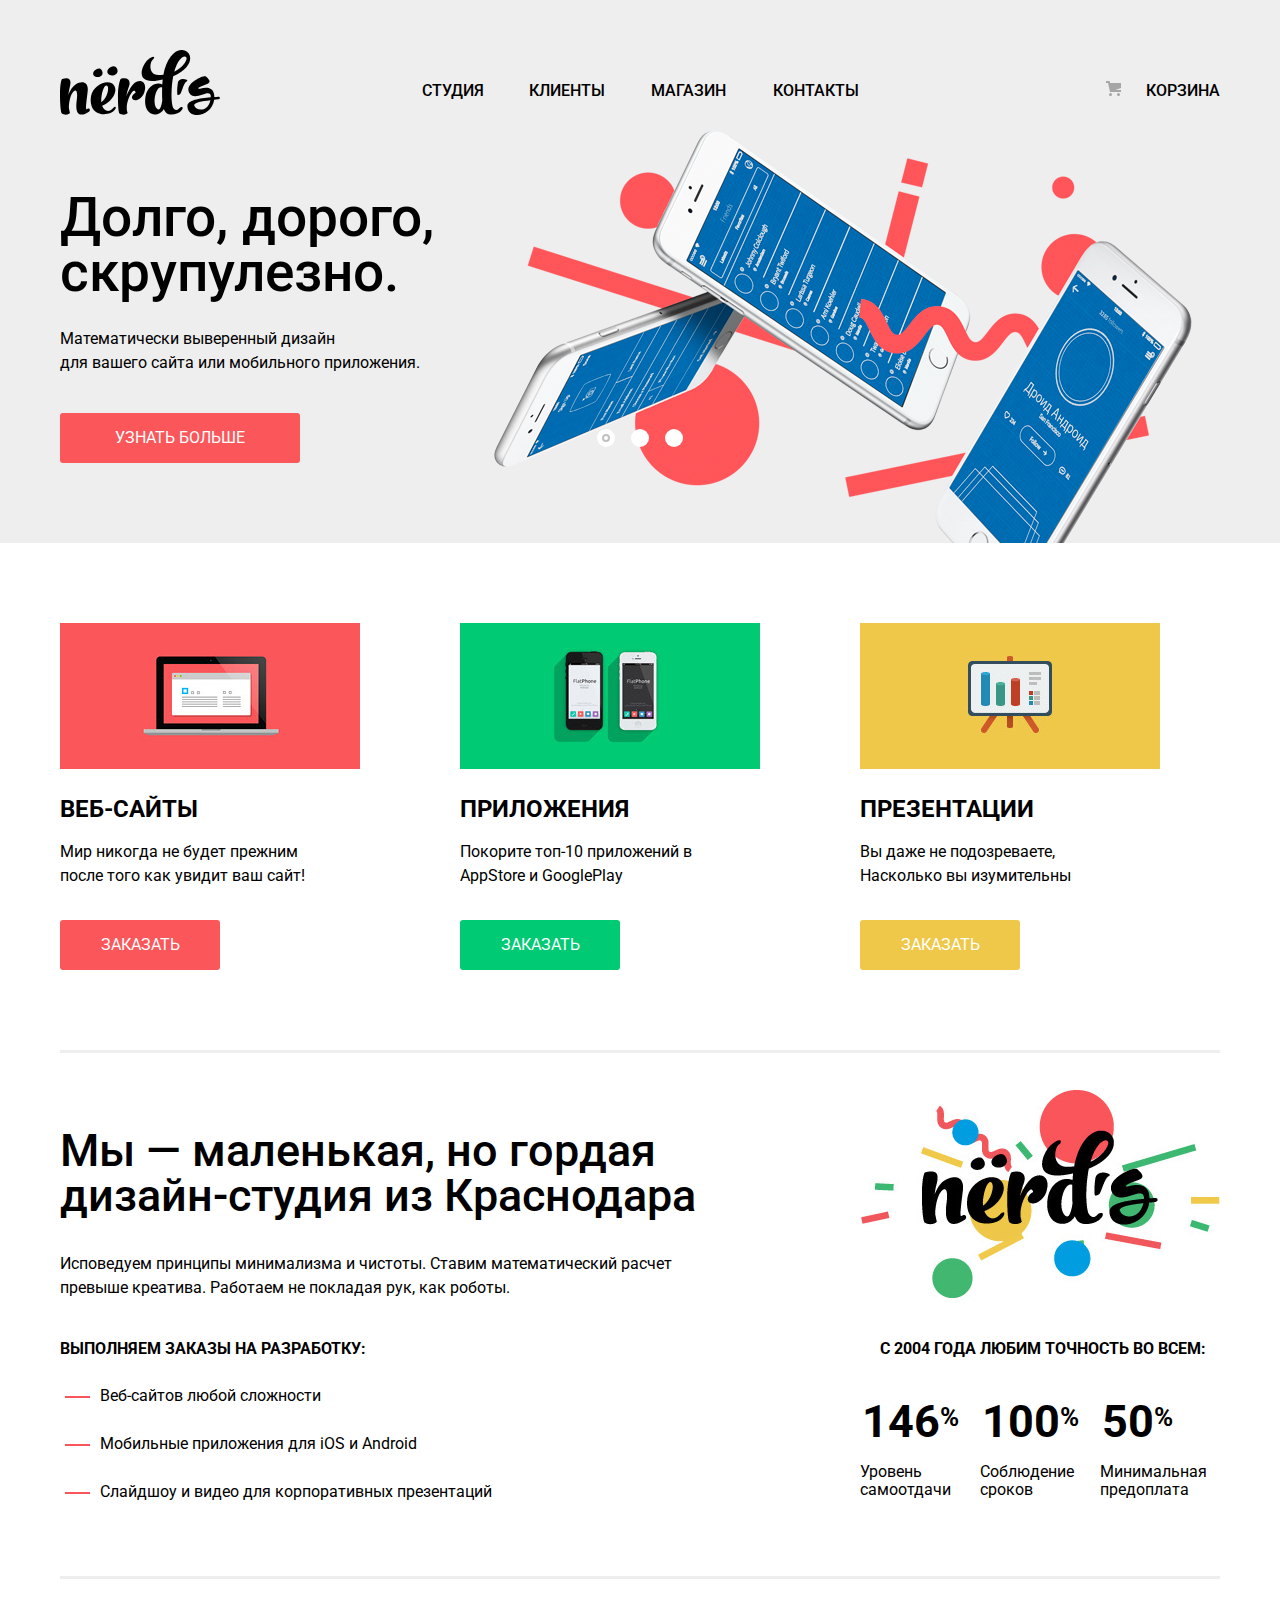
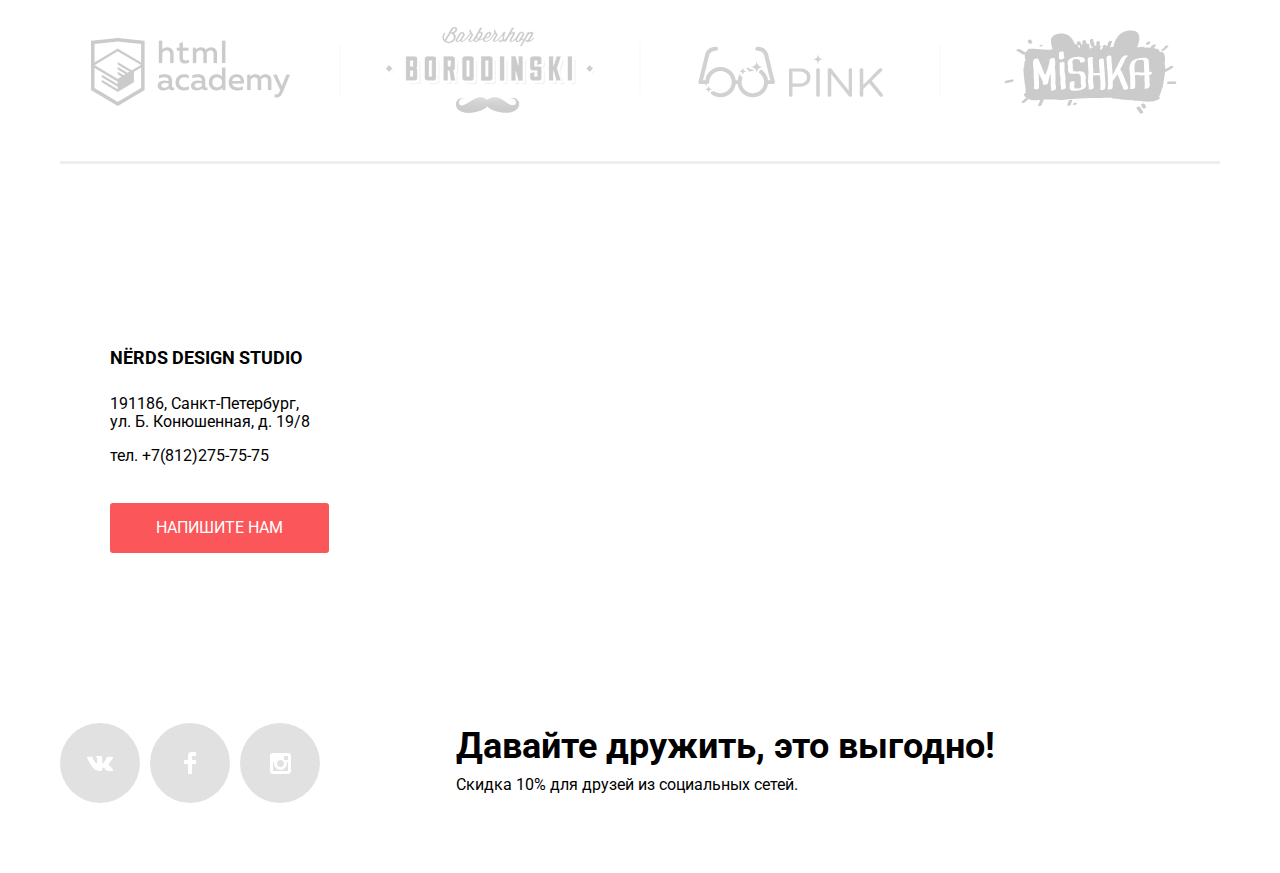
==== index.html @ 848b1981 "Revert "Сверстана страница каталога"" ====
<!DOCTYPE html>
<html lang="ru">

<head>
    <meta charset="UTF-8">
    <title>«Nerds»</title>
    <link href="https://fonts.googleapis.com/css?family=Roboto:400,500,700" rel="stylesheet">
    <link href="css/normalize.css" rel="stylesheet">
    <link href="css/style.css" rel="stylesheet">
</head>

<body>
  <header class="main-header">
    <div class="container">
        <nav class="main-navigation">
            <a class="main-header-logo">
              <img src="img/nerds-logo.svg" width="160" height="65" alt="Логотип 'Nerd'">
            </a>
            <div class="main-navigation-wrapper">
                <ul class="site-navigation">
                  <li><a href="studio.html">Студия</a></li>
                  <li><a href="clients.html">Клиенты</a></li>
                  <li><a href="catalog.html">Магазин</a></li>
                  <li><a href="contacts.html">Контакты</a></li>
                </ul>
                <ul class="user-navigation">
                  <li><a class="cart-link" href="#">Корзина</a></li>
                </ul>
            </div>
        </nav>
      </div>

        <section class="slider">
          <div class="container">
              <h2 class="visually-hidden">Преимущества</h2>
              <div class="slider-controls">
                <i class="active"></i>
                <i></i>
                <i></i>
              </div>
                <ul class="slider-list">
                  <li class="slider-item">
                    <h3>Долго, дорого,<br> скрупулезно.</h3>
                    <p>Математически выверенный дизайн<br>для вашего сайта или мобильного приложения.</p>
                    <a class="slider-item-button button" href="#">Узнать больше</a>
                  </li>
                  <li class="slider-item">
                      <h3>Любим математику как никто другой.</h3>
                      <p>Никакого креатива, только математические формулы для расчета идеальных пропорций.</p>
                      <a class="slider-item-button button" href="#">Узнать больше</a>
                  </li>
                  <li class="slider-item">
                      <h3>Только ночь,<br>только хардкор</h3>
                      <p>Работать днем, как все? Мы против этого.<br>Ближе к полуночи работа только начинается.</p>
                      <a class="slider-item-button button" href="#">Узнать больше</a>
                  </li>
                </ul>
          </div>
        </section>
  </header>

  <main>
  <div class="container">
    <h1 class="visually-hidden">Нердс</h1>
    <section class="features">
      <h2 class="visually-hidden">Услуги</h2>
      <ul class="features-list">
        <li class="feature-item">
          <img src="img/illustration-1.jpg" width="300" height="146" alt="Веб-сайты">
          <h3>Веб-сайты</h3>
          <p>Мир никогда не будет прежним<br>после того как увидит ваш сайт!</p>
          <a class="feature-item-button-1 button" href="#">Заказать</a>
        </li>
        <li class="feature-item">
          <img src="img/illustration-2.jpg" width="300" height="146" alt="Приложения">
          <h3>Приложения</h3>
          <p>Покорите топ-10 приложений в <br>AppStore и GooglePlay</p>
          <a class="feature-item-button-2 button" href="#">Заказать</a>
        </li>
        <li class="feature-item">
          <img src="img/illustration-3.jpg" width="300" height="146" alt="Презентации">
          <h3>Презентации</h3>
          <p>Вы даже не подозреваете,<br>Насколько вы изумительны</p>
          <a class="feature-item-button-3 button" href="#">Заказать</a>
        </li>
      </ul>
    </section>
    <section class="about-us">
      <h2 class="visually-hidden">О нас</h2>
          <div class="advantages">
                <p><strong>Мы &mdash; маленькая, но гордая<br>дизайн-студия из Краснодара</strong></p>
                <p>Исповедуем принципы минимализма и чистоты. Ставим математический расчет<br>
                превыше креатива. Работаем не покладая рук, как роботы.</p>
                <h3>Выполняем заказы на разработку:</h3>
                <ul class="advantages-list">
                      <li>Веб-сайтов любой сложности</li>
                      <li>Мобильные приложения для iOS и Android</li>
                      <li>Слайдшоу и видео для корпоративных презентаций</li>
                </ul>
          </div>
          <div class="statistics">
            <img src="img/nerds-illustration.jpg" width="360" height="208" alt="Логотип 'Нердс'">
            <h3>С 2004 года любим точность во всем:</h3>
            <ul class="statistics-list">
                <li>
                  <dl>
                    <dt>146<span>%</span></dt>
                    <dd>Уровень самоотдачи</dd>
                  </dl>
                </li>
                <li>
                  <dl>
                    <dt>100<span>%</span></dt>
                    <dd>Соблюдение сроков</dd>
                  </dl>
                </li>
                <li>
                  <dl>
                    <dt>50<span>%</span></dt>
                    <dd>Минимальная предоплата</dd>
                  </dl>
                </li>
            </ul>
          </div>
    </section>
    <section class="product-links">
      <h2 class="visually-hidden">Наши шаблоны</h2>
      <div class="product-links-list">
          <ul>
            <li>
              <a href="#"><img src="img/logo-1.png" width="199" height="68" alt="HTMLAcademy"></a>
              <span class="visually-hidden">HTMLAcademy</span>
            </li>
            <li>
              <a href="#"><img src="img/logo-2.png" width="209" height="87" alt="Барбершоп 'Бородинский'"></a>
              <span class="visually-hidden">Барбершоп "Бородинский"</span>
            </li>
            <li>
              <a href="#"><img src="img/logo-3.png" width="185" height="52" alt="Pink"></a>
              <span class="visually-hidden">Pink</span>
            </li>
            <li>
              <a href="#"><img src="img/logo-4.png" width="173" height="84" alt="Mishka"></a>
              <span class="visually-hidden">Mishka</span>
            </li>
          </ul>
    </div>
    </section>
  </div>
    <section class="map-and-contacts">
      <h2 class="visually-hidden">Как с нами связаться</h2>
      <div class="container">
          <aside class="address-and-contacts">
            <div class="our-address">
                <h3>Nёrds Design Studio</h3>
                <p>191186, Санкт-Петербург,<br>ул. Б. Конюшенная, д. 19/8<br>
                </p>
                <span>тел. +7(812)275-75-75</span>
            </div>
            <a class="button-contacts button" href="#">Напишите нам</a>
          </aside>
      </div>
      <iframe class="map" src="https://www.google.com/maps/embed?pb=!1m18!1m12!1m3!1d1998.603787253323!2d30.32085871572347!3d59.93871648187622!2m3!1f0!2f0!3f0!3m2!1i1024!2i768!4f13.1!3m3!1m2!1s0x4696310fca145cc1%3A0x42b32648d8238007!2sBolshaya+Konyushennaya+Street%2C+19%2F8%2C+Sankt-Peterburg%2C+191186!5e0!3m2!1sen!2sru!4v1534187712363"
       width="1140" height="415" style="border:0" allowfullscreen>
      </iframe>
    </section>
  </main>

  <footer>
    <div class="container">
        <div class="footer-social">
          <ul>
            <li>
              <a class="social-button" href="#"><span class="visually-hidden">Вконтакте</span>
                <svg xmlns="http://www.w3.org/2000/svg" width="26" height="15" viewBox="0 0 26 15"><path fill="#FFF" d="M16.138 11.51c.956-.309 2.18 2.04 3.483 2.939.978.681 1.727.534 1.727.534l3.473-.05s1.815-.112.957-1.554c-.071-.12-.503-1.069-2.585-3.022-2.177-2.043-1.882-1.712.739-5.244 1.597-2.153 2.236-3.468 2.036-4.028-.192-.539-1.365-.399-1.365-.399L20.69.713c-.381.001-.704.119-.851.515-.003.004-.621 1.666-1.445 3.079-1.741 2.989-2.436 3.148-2.724 2.961-.661-.433-.494-1.737-.494-2.664 0-2.897.432-4.105-.846-4.417-.427-.104-.739-.172-1.828-.182-1.392-.021-2.574 0-3.244.329-.445.223-.786.712-.579.74.26.035.843.16 1.155.586.401.552.389 1.789.389 1.789s.229 3.411-.54 3.834c-.528.29-1.25-.302-2.803-3.016-.793-1.388-1.392-2.922-1.392-2.922s-.116-.285-.326-.441c-.25-.185-.6-.244-.6-.244L.848.684S.29.7.085.946c-.182.218-.015.668-.015.668s2.909 6.881 6.203 10.347c3.02 3.182 6.452 2.971 6.452 2.971h1.555s.469-.054.709-.312c.224-.24.214-.691.214-.691s-.031-2.109.935-2.419z"/></svg></a>
            </li>
            <li><a class="social-button" href="#"><span class="visually-hidden">Фейсбук</span>
            <svg xmlns="http://www.w3.org/2000/svg" width="12" height="22" viewBox="0 0 12 22"><path fill="#FFF" d="M12 4V0H8a4 4 0 0 0-4 4v4H0v4h4v10h4V12h4V8H8V4h4z"/>
            </svg>
            </a></li>
            <li><a class="social-button" href="#"><span class="visually-hidden">Инстаграм</span>
            <svg xmlns="http://www.w3.org/2000/svg" width="21" height="21" viewBox="0 0 21 21"><path fill="#FFF" d="M18 0H3C1.35 0 0 1.35 0 3v15c0 1.65 1.35 3 3 3h15c1.65 0 3-1.35 3-3V3c0-1.65-1.35-3-3-3zm-7.5 7c1.93 0 3.5 1.57 3.5 3.5S12.43 14 10.5 14 7 12.43 7 10.5 8.57 7 10.5 7zM18 18H3V9h1.181A6.504 6.504 0 0 0 4 10.5a6.5 6.5 0 1 0 13 0 6.45 6.45 0 0 0-.181-1.5H18v9zm0-11h-4V3h4v4z"/></svg>
            </a></li>
          </ul>
          <div class="footer-info">
              <b>Давайте дружить, это выгодно!</b>
              <p>Скидка 10% для друзей из социальных сетей.</p>
          </div>
        </div>
    </div>
  </footer>
</body>
</html>
---- css/style.css ----
body {
  margin: 0;
  padding: 0;
  min-width: 1200px;
  font-family: "Roboto", Arial, sans-serif;
  font-size: 16px;
  line-height: 18px;
  font-weight: 400;
  color: #000000;

  background-color: #ffffff;
}
img {
  max-width: 100%;
  height: auto;
}
a {
  text-decoration: none;
}
.container {
  width: 1200px;
  box-sizing: border-box;
  margin: 0 auto;
  padding: 0 20px;
}
.visually-hidden:not(:focus):not(:active),
input[type="checkbox"].visually-hidden,
input[type="radio"].visually-hidden {
  position: absolute;
  width: 1px;
  height: 1px;
  margin: -1px;
  padding: 0;
  border: 0;

  white-space: nowrap;
  clip-path: inset(100%);
  clip: rect(0 0 0 0);
  overflow:hidden;
}
.button {
  display: inline-block;
  box-sizing: border-box;
  min-width: 240px;
  max-width: 500px;
  padding: 16px 10px;
  text-align: center;
  font-size: 16px;
  line-height: 18px;
  text-transform: uppercase;
  text-decoration: none;

  border-radius: 3px;
  color: #ffffff;
  background-color: #fb565a;
}
.button:hover,
.button:focus {
  background-color: #e74246;
}
.button:active {
  color: rgba(255, 255, 255,0.3);
  background-color: #d7373b;
  box-shadow: 0 3px rgba(0,0,0,0.1) inset;
}
.main-header {
  background-color: #eee;
}
.main-header-logo {
  width: 160px;
  height: 65px;
  margin-right: 160px;
}
.site-navigation,
.user-navigation {
  list-style: none;
  font-family: inherit;
  font-size: 16px;
  line-height: 30px;
  font-weight: 500;
  color: #000000;
  padding: 0;
  margin: 0;
  text-transform: uppercase;
}
.main-navigation {
  display: flex;
  justify-content: space-between;
  padding-top: 50px;
}
.main-navigation-wrapper {
  display: flex;
  width: 800px;
  margin: 0;
  margin-top: 15px;
  padding: 0;
}
.main-navigation-wrapper a {
  color: #000000;
}
.main-navigation-wrapper a:hover,
.main-navigation-wrapper a:focus {
  color: #fb565a;
}
.main-navigation-wrapper a:active {
  color: #000000;
  opacity: 0.3;
}
.site-navigation {
  display: flex;
  flex-wrap: wrap;
  width: 660px;
}
.site-navigation li {
  min-width: 100px;
  margin: 0;
  padding: 0;
  padding-left: 2px;
  padding-bottom: 16px;
  padding-top: 11px;
  margin-right: 20px;
}
.site-navigation li:first-child {
  min-width: 85px;
}
.user-navigation {
  width: 160px;
  margin-left: auto;
  text-align:  right;
  padding-left: 2px;
  padding-bottom: 16px;
  padding-top: 11px;
}
.user-navigation .cart-link {
  position: relative;
  padding-left: 50px;
}
.cart-link::before {
  position: absolute;
  content: "";
  width: 15px;
  height: 15px;
  top: 0px;
  left: 10px;

  background-image: url("../img/cart-icon.svg");
  background-position: 0 0;
  background-repeat: no-repeat;
}
/*  Галерея*/
.slider {
  position: relative;
  background-color: #eeeeee;
  margin-bottom: 80px;
}
.slider-item {
  display: none;
  padding-top: 68px;
  padding-right: 0;
  padding-left: 0;
  padding-bottom: 80px;
}
.slider-item:nth-child(1) {
  display: block;
  background-image: url("../img/slide1.png");
  background-position: 94% 8px;
  background-repeat: no-repeat;
}
.slider-item:nth-child(2) {
  /* display: block; */
  background-image: url("../img/slide2.png");
  background-position: 100% 0;
  background-repeat: no-repeat;
}
.slider-item:nth-child(3) {
  /* display: block; */
  background-image: url("../img/slide3.png");
  background-position: 100% 20px;
  background-repeat: no-repeat;
}
.slider-list {
  list-style: none;
  margin: 0;
  padding: 0;
}
.slider-item h3 {
  max-width: 600px;
  margin: 0;
  margin-bottom: 27px;
  font-size: 55px;
  line-height: 55px;
  font-weight: 500;
}
.slider-item p {
  max-width: 430px;
  margin: 0;
  line-height: 24px;
  margin-bottom: 38px;
}
.slider-controls {
  position: absolute;
  left: 50%;
  bottom: 104px;
  z-index: 100;
  width: 160px;
  height: 18px;
  text-align: center;
  font-size: 0;
  transform: translateX(-50%);
}
.slider-controls i {
  position: relative;
  display: inline-block;
  width: 18px;
  height: 18px;
  padding: 8px;

  border-radius: 50%;
  cursor: pointer;
}
.slider-controls i:after {
  position: absolute;
  content: "";
  width: 18px;
  height: 18px;
  top: 8px;
  left: 8px;
  z-index: 1;
  background: #ffffff;
  border-radius: 50%;
}
.slider-controls .active::before {
  content: "";
  position: absolute;
  left: 50%;
  top: 50%;
  z-index: 2;
  width: 4px;
  height: 4px;
  margin: -4px;
  background-color: inherit;
  border: 2px solid #c1c1c1;
  border-radius: 50%;
}
/*  Стили для main*/
.features-list {
  display: flex;
  flex-wrap: wrap;
  list-style: none;
  margin: 0;
  padding: 0;
  box-shadow: 0 3px rgba(238,238,238);
  margin-bottom: 40px;
}
.feature-item {
  padding: 0;
  margin: 0;
  margin-right: 100px;
  margin-bottom: 80px;
  width: 300px;
}
.feature-item:nth-child(3n) {
  margin-right: auto;
}
.feature-item h3 {
  font-size: 24px;
  line-height: 30px;
  text-transform: uppercase;
  font-weight: 700;
  margin: 0;
  padding: 0;
  margin-bottom: 16px;
}
.feature-item p {
  font-size: 16px;
  line-height: 24px;
  font-weight: 400;
  margin: 0;
  padding: 0;
  margin-bottom: 32px;
}
.feature-item img {
  margin-bottom: 21px;
}
.feature-item-button-1,
.feature-item-button-2,
.feature-item-button-3 {
  min-width: 160px;
}
.feature-item-button-2 {
  background-color: #00ca74;
}
.feature-item-button-3 {
  background-color: #efc84a;
}
.feature-item-button-2:hover,
 .feature-item-button-2:focus {
  background-color: #00bc6c;
}
.feature-item-button-2:active {
  background-color: #00aa62;
}
.feature-item-button-3:hover,
 .feature-item-button-3:focus {
  background-color: #eab534;
}
.feature-item-button-3:active {
  background-color: #e5a722;
}
.about-us {
  display: flex;
  justify-content: space-between;
  box-shadow: 0 3px rgba(238,238,238);
}
.about-us h3 {
  font-size: 16px;
  line-height: 24px;
  font-weight: 700;
  text-transform: uppercase;
  padding-top: 3px;
  margin-bottom: 26px;
  margin-top: 16px;
}
.advantages {
  margin: 0;
  padding: 0;
  width: 760px;
  margin-right: 20px;
  margin-top: 22px;
  margin-bottom: 45px;
}
.advantages p {
  font-size: 16px;
  line-height: 24px;
  margin: 0;
  padding: 0;
  margin-top: 16px;
  margin-bottom: 34px;
}
.advantages strong {
  font-size: 45px;
  line-height: 45px;
  font-weight: 500;
}
.advantages-list {
  list-style: none;
  margin: 0;
  margin-bottom: 16px;
}
.advantages-list li {
  margin: 0;
  margin-bottom: 30px;
}
.advantages-list li {
  position: relative;
}
.advantages-list li::before {
  position: absolute;
  content: "";
  width: 25px;
  height: 2px;
  top: 50%;
  left: -35px;
  background-color: #fb565a;
}
.statistics {
  width: 360px;
  margin: 0;
  padding: 0;
  margin-bottom: 45px;
}
.statistics img {
  width: 360px;
  height: 208px;
  margin-bottom: 16px;
}
.statistics-list {
  list-style: none;
  display: flex;
  flex-wrap: wrap;
  margin: 0;
  padding: 0;
}
.statistics h3 {
  padding-left: 20px;
}
.statistics-list li {
  width: 120px;
  margin: 0;
  padding: 0;
}
.statistics-list dt {
  font-size: 45px;
  font-weight: 700;
  line-height: 45px;
  padding-top: 8px;
  padding-bottom: 19px;
  padding-left: 2px;
}
.statistics-list span {
  font-size: 26px;
  vertical-align: text-top;
}
.statistics-list dd,
.statistics-list dl {
  margin: 0;
  padding: 0;
}
.product-links {
  margin-bottom: 80px;
}
.product-links-list ul {
  list-style: none;
  display: flex;
  flex-wrap: wrap;
  justify-content: space-between;
  margin: auto 0;
  padding: 0;
  box-shadow: 0 3px rgba(238,238,238);
}
.product-links-list li {
  position: relative;
  width: 260px;
  height: 175px;
  padding-top: 10px;
  display: flex;
  align-items: center;
  justify-content: center;
  opacity: 0.2
}
.product-links-list li:hover,
.product-links-list li:focus {
  opacity: 1;
}
.product-links-list li:active {
  opacity: 0.1;
}
.product-links-list li::after {
  position: absolute;
  content: "";
  height: 50px;
  width: 2px;
  background-color: #eeeeee;
  top: 68px;
  right: -21px;
}
.product-links-list li:nth-child(4n)::after {
  display: none;
}
.map-and-contacts {
  position: relative;
  box-sizing: border-box;
  min-width: 1200px;
  min-height: 415px;
  margin-bottom: 67px;
}
.address-and-contacts {
  position: absolute;
  width: 320px;
  padding-right: 50px;
  padding-left: 50px;
  padding-top: 47px;
  padding-bottom: 44px;
  margin-top: 55px;
  display: flex;
  flex-wrap: wrap;
  box-sizing: border-box;
  z-index: 1;
  background-color: #ffffff;
}
.map {
  position: absolute;
  width: 100%;
  height: 100%;
}
.address-and-contacts h3 {
  font-size: 18px;
  line-height: 30px;
  font-weight: 700;
  padding: 0;
  margin:0;
  margin-bottom: 22px;
  text-transform: uppercase;
}
.address-and-contacts span {
  margin-top: 10px;
}
.our-address {
  margin: 0;
  padding: 0;
  margin-bottom: 38px;
}
.button-contacts {
  min-width: 219px;
}
/*  Стили для футера*/
.footer-social {
  display: flex;
  margin-bottom: 70px;
}
.footer-social ul {
  display: flex;
  width: 260px;
  flex-wrap: wrap;
  justify-content: space-between;
  list-style: none;
  margin: 0;
  margin-right: 136px;
  padding: 0;
}
.social-button {
  display: flex;
  align-items: center;
  justify-content: center;
  width: 80px;
  height: 80px;
  background-color: #e1e1e1;
  border-radius: 50%;
}
.social-button:hover,
.social-button:focus {
  background-color: #e74246;
}
.social-button:hover path,
.social-button:focus path {
  fill: #ffffff;
}
.social-button:active {
  background-color: #d7373b;
}
.social-button:active path {
  fill: #e37376;
}
.footer-info {
  box-sizing: border-box;
  margin-top: 5px;
}
.footer-info b {
  font-size: 36px;
  font-weight: 700;
  line-height: 36px;
}
.footer-info p {
  font-size: 16px;
  line-height: 22px;
  margin: 0;
  padding: 0;
  margin-top: 10px;
}
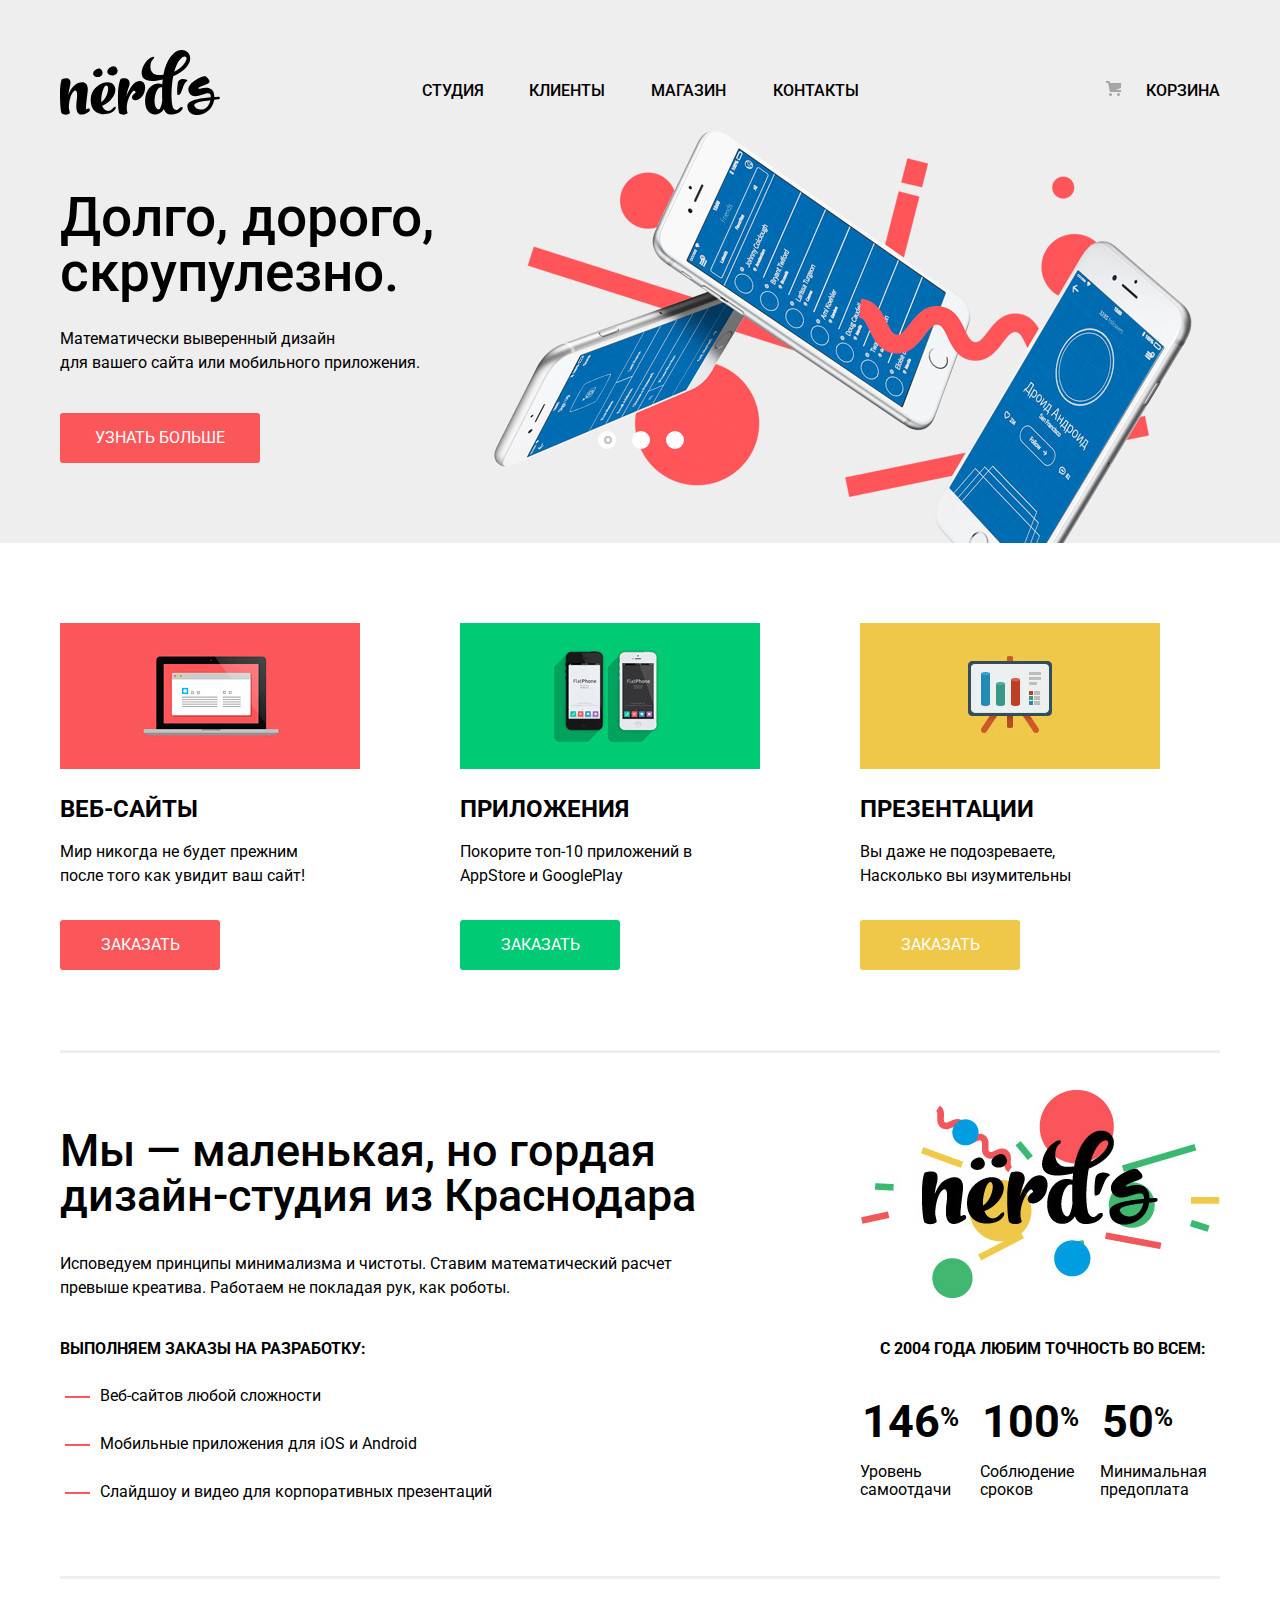
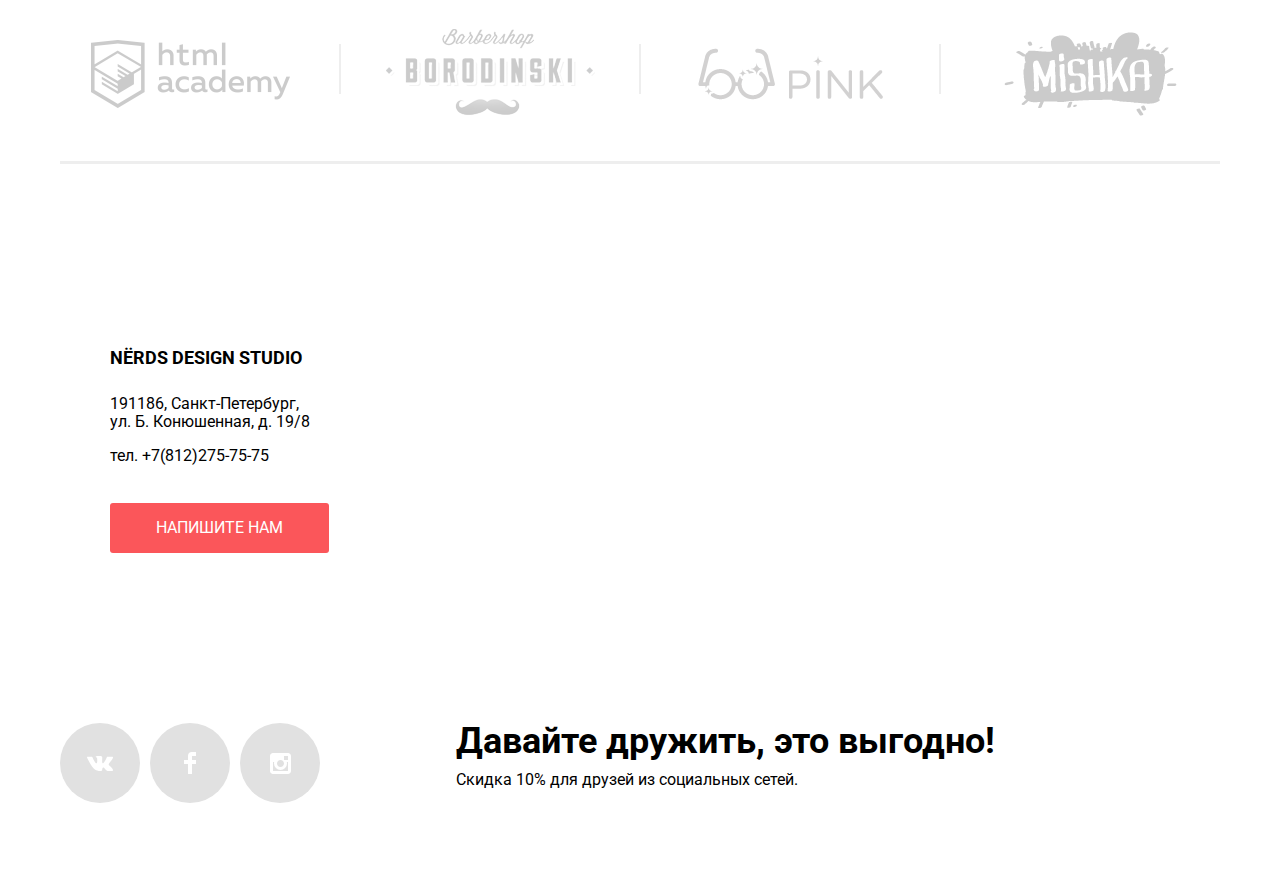
==== commit 827dda31: "завершен каталог, оживление слайдера" ====
--- a/index.html
+++ b/index.html
@@ -18,10 +18,10 @@
             </a>
             <div class="main-navigation-wrapper">
                 <ul class="site-navigation">
-                  <li><a href="studio.html">Студия</a></li>
-                  <li><a href="clients.html">Клиенты</a></li>
+                  <li><a href="#">Студия</a></li>
+                  <li><a href="#">Клиенты</a></li>
                   <li><a href="catalog.html">Магазин</a></li>
-                  <li><a href="contacts.html">Контакты</a></li>
+                  <li><a href="#">Контакты</a></li>
                 </ul>
                 <ul class="user-navigation">
                   <li><a class="cart-link" href="#">Корзина</a></li>
@@ -33,11 +33,15 @@
         <section class="slider">
           <div class="container">
               <h2 class="visually-hidden">Преимущества</h2>
+              <input type="radio" id="slider-btn-1" name="slider-btn" checked>
+              <input type="radio" id="slider-btn-2" name="slider-btn">
+              <input type="radio" id="slider-btn-3" name="slider-btn">
               <div class="slider-controls">
-                <i class="active"></i>
-                <i></i>
-                <i></i>
+                    <label for="slider-btn-1"></label>
+                    <label for="slider-btn-2"></label>
+                    <label for="slider-btn-3"></label>
               </div>
+
                 <ul class="slider-list">
                   <li class="slider-item">
                     <h3>Долго, дорого,<br> скрупулезно.</h3>
@@ -189,5 +193,29 @@
         </div>
     </div>
   </footer>
+
+  <section class="modal-write-us">
+        <h2>Напишите нам</h2>
+        <form class="form-write-us" action="https://echo.htmlacademy.ru" method="post">
+          <div class="form-name-email">
+              <p>
+                  <label class="label-user-name" for="form-name">Ваше имя:</label>
+                  <input class="form-user-name" id="form-name" type="text" name="userName" pattern="[A-Za-zА-Яа-яЁё]"
+                   title="Введите буквы русского или латинского алфавита" placeholder="Имя Фамилия" required>
+              </p>
+              <p>
+                  <label class="label-user-email" for="form-email">Ваш e-mail:</label>
+                  <input class="form-user-email" id="form-email" type="email" name="userEmail"
+                   placeholder="email@example.com" required>
+              </p>
+          </div>
+          <label class="label-user-message" for="form-message">Текст письма:</label>
+          <textarea id="form-message" name="user-message" placeholder="В свободной форме" required></textarea>
+          <button class="button" type="submit">Отправить</button>
+        </form>
+        <button class="modal-close" type="button">Закрыть</button>
+    </section>
+
+    <script src="script/main.js"></script>
 </body>
 </html>
--- a/css/style.css
+++ b/css/style.css
@@ -41,7 +41,7 @@
 .button {
   display: inline-block;
   box-sizing: border-box;
-  min-width: 240px;
+  min-width: 200px;
   max-width: 500px;
   padding: 16px 10px;
   text-align: center;
@@ -57,6 +57,7 @@
 .button:hover,
 .button:focus {
   background-color: #e74246;
+  transition: 0.2s;
 }
 .button:active {
   color: rgba(255, 255, 255,0.3);
@@ -88,6 +89,21 @@
   justify-content: space-between;
   padding-top: 50px;
 }
+.main-header h1 {
+  font-size: 55px;
+  line-height: 55px;
+  font-weight: 500;
+  margin: 0;
+  padding: 0;
+  text-align: center;
+  padding-bottom: 110px;
+}
+.inner-page .main-header {
+  margin-bottom: 57px;
+}
+.inner-page .main-navigation {
+    margin-bottom: 70px;
+}
 .main-navigation-wrapper {
   display: flex;
   width: 800px;
@@ -106,6 +122,7 @@
   color: #000000;
   opacity: 0.3;
 }
+
 .site-navigation {
   display: flex;
   flex-wrap: wrap;
@@ -135,6 +152,19 @@
   position: relative;
   padding-left: 50px;
 }
+.user-navigation-current {
+position: relative;
+}
+
+.user-navigation-current::after {
+content: "";
+position: absolute;
+right: 22px;
+bottom: 10px;
+left: 0px;
+height: 2px;
+background-color: #fb565a;
+}
 .cart-link::before {
   position: absolute;
   content: "";
@@ -152,6 +182,12 @@
   position: relative;
   background-color: #eeeeee;
   margin-bottom: 80px;
+}
+.slider input[type="radio"] {
+  display: none;
+}
+.slider-show {
+  display: block;
 }
 .slider-item {
   display: none;
@@ -159,25 +195,23 @@
   padding-right: 0;
   padding-left: 0;
   padding-bottom: 80px;
+  background-repeat: no-repeat;
+  background-position: 100% 40%;
+  display: none;
 }
 .slider-item:nth-child(1) {
-  display: block;
   background-image: url("../img/slide1.png");
   background-position: 94% 8px;
-  background-repeat: no-repeat;
 }
 .slider-item:nth-child(2) {
-  /* display: block; */
   background-image: url("../img/slide2.png");
   background-position: 100% 0;
-  background-repeat: no-repeat;
 }
 .slider-item:nth-child(3) {
-  /* display: block; */
   background-image: url("../img/slide3.png");
   background-position: 100% 20px;
-  background-repeat: no-repeat;
-}
+}
+
 .slider-list {
   list-style: none;
   margin: 0;
@@ -206,9 +240,10 @@
   height: 18px;
   text-align: center;
   font-size: 0;
+  display: flex;
   transform: translateX(-50%);
 }
-.slider-controls i {
+.slider-controls label {
   position: relative;
   display: inline-block;
   width: 18px;
@@ -218,22 +253,22 @@
   border-radius: 50%;
   cursor: pointer;
 }
-.slider-controls i:after {
+.slider-controls label::after {
   position: absolute;
   content: "";
   width: 18px;
   height: 18px;
-  top: 8px;
-  left: 8px;
+  top: 10px;
+  left: 38px;
   z-index: 1;
   background: #ffffff;
   border-radius: 50%;
 }
-.slider-controls .active::before {
+#slider-btn-1:checked ~ .slider-controls label[for="slider-btn-1"]::before {
   content: "";
   position: absolute;
-  left: 50%;
-  top: 50%;
+  left: 140%;
+  top: 55%;
   z-index: 2;
   width: 4px;
   height: 4px;
@@ -242,7 +277,466 @@
   border: 2px solid #c1c1c1;
   border-radius: 50%;
 }
+#slider-btn-2:checked ~ .slider-controls label[for="slider-btn-2"]::before {
+  content: "";
+  position: absolute;
+  left: 140%;
+  top: 55%;
+  z-index: 2;
+  width: 4px;
+  height: 4px;
+  margin: -4px;
+  background-color: inherit;
+  border: 2px solid #c1c1c1;
+  border-radius: 50%;
+}
+#slider-btn-3:checked ~ .slider-controls label[for="slider-btn-3"]::before {
+  content: "";
+  position: absolute;
+  left: 140%;
+  top: 55%;
+  z-index: 2;
+  width: 4px;
+  height: 4px;
+  margin: -4px;
+  background-color: inherit;
+  border: 2px solid #c1c1c1;
+  border-radius: 50%;
+}
+ #slider-btn-1:checked ~ .slider-list .slider-item:nth-child(1) {
+  display: block;
+  transition: 0.5s;
+}
+#slider-btn-2:checked  ~ .slider-list .slider-item:nth-child(2) {
+  display: block;
+  transition: 0.5s;
+}
+#slider-btn-3:checked ~ .slider-list .slider-item:nth-child(3) {
+  display: block;
+  transition: 0.5s;
+}
 /*  Стили для main*/
+/*  Стили для фильтра в каталоге*/
+
+.filter-item {
+    margin: 0;
+    padding: 0;
+    border: none;
+  }
+  .filters {
+    width: 260px;
+  }
+  .filter fieldset {
+    border: none;
+    margin: 0;
+    padding: 0;
+    margin-bottom: 30px;
+  }
+  /* .filter fieldset:first-child {
+    margin-bottom: 35px;
+  } */
+  .filter legend {
+    font-size: 18px;
+    line-height: 24px;
+    text-transform: uppercase;
+    font-weight: 700;
+    margin-bottom: 22px;
+  }
+  .filter ul {
+    list-style: none;
+    line-height: 18px;
+    margin: 0;
+    padding: 0;
+  }
+  .filter-button {
+    width: 260px;
+    border: 0;
+  }
+  .filter-option {
+    margin-bottom: 19px;
+    padding-left: 45px;
+  }
+  .filter-option label {
+    position: relative;
+    display: block;
+    cursor: pointer;
+    user-select: none;
+    font-size: 16px;
+    line-height: 20px;
+    color: #283136;
+  }
+  .filter-input:disabled + label {
+    opacity: 0.1;
+  }
+  .filter-input-checkbox + label::before {
+    content: "";
+    position: absolute;
+    width: 23px;
+    height: 23px;
+    background-image: url("../img/checkbox-off.svg");
+    background-position: 0 0;
+    background-repeat: no-repeat;
+    opacity: 0.4;
+    left: -43px;
+    top: -2px;
+  }
+  .filter-input-checkbox:checked + label::after {
+    content: "";
+    position: absolute;
+    width: 27px;
+    height: 23px;
+
+    top: -2px;
+    left: -43px;
+    border: 0;
+    background-image: url("../img/checkbox-on.svg");
+    background-position: 0 0;
+    background-repeat: no-repeat;
+    opacity: 0.4;
+  }
+  .filter-input-checkbox + label:hover::before,
+  .filter-input-checkbox + label:focus::before,
+  .filter-input-checkbox + label:hover::after,
+  .filter-input-checkbox + label:focus::after {
+    opacity: 1;
+  }
+  .filter-input-radio + label::before {
+    content: "";
+    position: absolute;
+    width: 16px;
+    height: 16px;
+    border: 2px solid #4d4d4d;
+    border-radius: 50%;
+    left: -42px;
+    top: -1px;
+    opacity: 0.4;
+  }
+  .filter-input-radio:checked + label::after {
+    content: "";
+    position: absolute;
+    width: 8px;
+    height: 8px;
+
+    top: 5px;
+    left: -36px;
+    background-color: #4d4d4d;
+    border-radius: 50%;
+    opacity: 0.4;
+  }
+  .filter-input-radio + label:hover::before,
+  .filter-input-radio + label:focus::before,
+  .filter-input-radio + label:hover::after,
+  .filter-input-radio + label:focus::after {
+    opacity: 1;
+  }
+  .range-filter {
+    width: 260px;
+    margin-top: 27px;
+    margin-bottom: 23px;
+  }
+  .range-controls {
+    position: relative;
+    height: 41px;
+    margin-bottom: 15px;
+    padding-top: 39px;
+    padding-right: 20px;
+    padding-left: 20px;
+    background-color: #f1f1f1;
+    border-radius: 5px;
+  }
+  .range-controls .scale {
+    height: 2px;
+    background: #d7dcde;
+  }
+  .range-controls .bar {
+    width: 70%;
+    height: 2px;
+    background: #00ca74;
+  }
+  .range-controls .toggle {
+    position: absolute;
+    top: 31px;
+    left: 0;
+    width: 4px;
+    height: 4px;
+    padding: 0;
+    border: 8px solid #ffffff;
+    background-color: #ababab;
+    box-shadow: 0 2px 1px 0 #cfcfcf;
+    border-radius: 50%;
+    cursor: pointer;
+  }
+  .range-controls .toggle-min {
+    left: 18px;
+  }
+  .range-controls .toggle-max {
+    left: 160px;
+  }
+  .price-controls {
+    font-size: 0;
+  }
+  .price-controls label {
+    display: inline-block;
+    width: 50%;
+    font-size: 16px;
+    text-transform: uppercase;
+  }
+  .price-controls input {
+    width: 60px;
+    padding: 10px 10px;
+    /* padding-bottom: 0px; */
+    margin-left: 10px;
+    font-family: Roboto, Arial, sans-serif;
+    font-size: 16px;
+    text-align: center;
+    color: #283136;
+    border: none;
+    border-radius: 5px;
+    background: #f1f1f1;
+  }
+  .max-price {
+    text-align: right;
+  }
+  /*  Стили для страницы с шаблонами*/
+  /* Сортировка */
+.catalog-sorting {
+width: 760px;
+display: flex;
+justify-content: space-between;
+text-transform: uppercase;
+margin-bottom: 50px;
+}
+
+.catalog-sorting h3 {
+font-size: 18px;
+line-height: 18px;
+font-weight: 700;
+margin: 0 ;
+padding: 0;
+}
+.catalog-sorting:first-child {
+margin-right: auto;
+}
+.sorting-list {
+  list-style: none;
+  display: flex;
+  justify-content: space-between;
+  margin-right: 20px;
+  font-size: 14px;
+  line-height: 18px;
+  margin: 0;
+  padding:0;
+  margin-right: 35px;
+}
+
+.sorting-list a {
+  margin-right: 20px;
+  text-decoration: none;
+  color: #cacaca;
+}
+.sorting-item-current a {
+  color: #000000;
+}
+
+.button-sorting-down,
+.button-sorting-up {
+  position: relative;
+}
+.button-sorting-down::before {
+  content: "";
+  position: absolute;
+  width: 0;
+  height: 0;
+  left: 54px;
+  top: 5px;
+  border: 5px solid transparent;
+  border-bottom: 10px solid #a6a6a6;
+  border-top: 0;
+  cursor: pointer;
+}
+.button-sorting-up::before {
+  content: "";
+  position: absolute;
+  width: 0;
+  height: 0;
+  left: 5px;
+  top: 5px;
+  border: 5px solid transparent;
+  border-top: 10px solid #010101;
+  cursor: pointer;
+}
+.catalog {
+  width: 760px;
+}
+.catalog-columns {
+  display: flex;
+  justify-content: space-between;
+}
+.catalog-list {
+  list-style: none;
+  display: flex;
+  flex-wrap: wrap;
+  margin: 0;
+  padding: 0;
+  margin-bottom: 25px;
+}
+.catalog-item {
+  position: relative;
+  width: 360px;
+  margin: 0;
+  padding: 0;
+  margin-bottom: 35px;
+  margin-right: 40px;
+}
+.catalog-item:nth-child(2n) {
+  margin-right: 0;
+}
+
+.catalog-item__browser {
+  margin-bottom: -3.5px;
+  opacity: 0.12;
+  height: 40px;
+}
+
+.catalog-item:hover .catalog-item__browser   {
+  opacity: 1;
+  transition: opacity 0.2s;
+}
+.catalog-item:hover .catalog-item-info  {
+  visibility: visible;
+  height: 230px;
+  transition: height 0.2s;
+}
+.catalog-item-shadow {
+  width: 360px;
+  height: 576px;
+  box-shadow: inset 0 0 0 1px #e5e5e5;
+}
+.catalog-item-shadow img {
+    width: 360px;
+    height: 576px;
+    position: relative;
+    z-index: -2;
+}
+.catalog-item-info {
+  position: absolute;
+  content: "";
+  width: 360px;
+  height: 0px;
+  top: 384px;
+  text-align: center;
+  background-color: #e5e5e5;
+  visibility: hidden;
+}
+.catalog-item-info h3 {
+  font-size: 18px;
+  font-weight: 700;
+  line-height: 30px;
+  text-transform: uppercase;
+  margin: 0;
+  padding: 0;
+  margin-bottom: 13px;
+  margin-top: 30px;
+}
+.catalog-item-info p {
+  font-size: 16px;
+  line-height: 18px;
+  margin: 0;
+  padding: 0;
+  margin-bottom: 30px;
+  color: #666666;
+}
+.catalog-item-info .button-price {
+  margin-bottom: 30px;
+  width: 200px;
+}
+/* Пагинация */
+.pagination {
+display: flex;
+justify-content: flex-start;
+flex-wrap: wrap;
+margin-bottom: 60px;
+}
+
+.pagination-list {
+display: flex;
+flex-wrap: wrap;
+list-style: none;
+padding: 0;
+margin: 0;
+}
+
+.pagination-item {
+margin-right: 11px;
+}
+
+.pagination-item a {
+box-sizing: border-box;
+font-size: 16px;
+line-height: 18px;
+font-weight: 500;
+text-align: center;
+width: 50px;
+height: 50px;
+display: block;
+padding-top: 14px ;
+padding-bottom: 12px;
+color: #7B7A7A;
+background-color: #eeeeee;
+border-radius: 3px;
+transition: all 0.15s;
+transition-timing-function: ease-out;
+}
+
+.pagination-item a:hover,
+.pagination-item a:focus {
+color: #000000;
+background-color: #dfdfdf;
+}
+
+.pagination-item a:active {
+background-color: #d5d5d5;
+color: #000000;
+box-shadow: 0 3px rgba(0,0,0,0.3) inset;
+
+}
+
+.pagination-item-current a {
+color: #7B7A7A;
+background-color: #ffffff;
+box-shadow: inset 0 0 0 3px #dbdbdb;
+
+}
+
+.pagination-item-current a:hover,
+.pagination-item-current a:focus,
+.pagination-item-current a:active {
+color: #eeeeee;
+background-color: #ffffff;
+box-shadow: 0 3px rgba(0,0,0,0.1) inset;
+}
+
+.next-page-button {
+width: 260px;
+color: #7B7A7A;
+background-color: #eeeeee;
+transition: all 0.15s;
+transition-timing-function: ease-out;
+}
+
+.next-page-button:hover,
+.next-page-button:focus {
+color: #000000;
+background-color: #dfdfdf;
+cursor: pointer;
+}
+
+.next-page-button:active {
+color: #000000;
+background-color: #d5d5d5;
+box-shadow: 0 3px rgba(0,0,0,0.3) inset;
+}
+/*  Конец стилизации каталога*/
 .features-list {
   display: flex;
   flex-wrap: wrap;
@@ -420,22 +914,27 @@
 }
 .product-links-list li {
   position: relative;
+}
+.product-links-list li a {
   width: 260px;
   height: 175px;
   padding-top: 10px;
   display: flex;
   align-items: center;
   justify-content: center;
+  color: #000000;
   opacity: 0.2
 }
-.product-links-list li:hover,
-.product-links-list li:focus {
+.product-links-list li a:hover,
+.product-links-list li a:focus {
   opacity: 1;
-}
-.product-links-list li:active {
+  transition: 0.5s;
+}
+.product-links-list li a:active {
   opacity: 0.1;
-}
-.product-links-list li::after {
+  transition: 0.5s;
+}
+.product-links-list li:not(:last-of-type)::after {
   position: absolute;
   content: "";
   height: 50px;
@@ -520,20 +1019,23 @@
 .social-button:hover,
 .social-button:focus {
   background-color: #e74246;
+  transition: 0.2s;
 }
 .social-button:hover path,
 .social-button:focus path {
   fill: #ffffff;
+  transition: 0.2s;
 }
 .social-button:active {
   background-color: #d7373b;
 }
 .social-button:active path {
   fill: #e37376;
+  transition: 0.2s;
 }
 .footer-info {
   box-sizing: border-box;
-  margin-top: 5px;
+  margin-top: 0.2px;
 }
 .footer-info b {
   font-size: 36px;
@@ -547,3 +1049,162 @@
   padding: 0;
   margin-top: 10px;
 }
+/*  Стили для модалки*/
+@keyframes bounce {
+  0% { transform: translateY(-2000px);
+  }
+  70% { transform: translateY(30px);}
+  90% { transform: translateY(-10px);}
+  100% { transform: translateY(0);}
+}
+@keyframes shake {
+  0%, 100% {  transform: translateX(0);}
+  10%, 30%, 50%, 70%, 90% { transform: translateX(-10px);}
+  20%, 40%, 60%, 80% { transform: translateX(10px);}
+}
+.modal-write-us {
+  position: fixed;
+  display: none;
+  top: 120px;
+  left: 50%;
+  width: 960px;
+  padding-top: 65px;
+  padding-right: 100px;
+  padding-left: 100px;
+  padding-bottom: 85px;
+  box-sizing: border-box;
+  margin-left: -480px;
+  z-index: 102;
+  color: #d7dcde;
+  background-color: #ffffff;
+  background-position: 0 0;
+  box-shadow: 0 30px 50px rgba(0,0,0,0.7);
+}
+.modal-show {
+  display: block;
+  animation: bounce 0.6s;
+}
+.modal-error {
+  animation: shake 0.6s;
+  color: red;
+}
+.modal-close {
+  position: absolute;
+  top: 75px;
+  right: 94px;
+  width: 21px;
+  height: 21px;
+  font-size: 0;
+  border: 0;
+  cursor: pointer;
+  background-color: transparent;
+}
+.modal-close::before,
+.modal-close::after {
+  content: "";
+  position: absolute;
+  top: 10px;
+  left: 2px;
+  width: 27px;
+  height: 3px;
+  background-color: #fb565a;
+  opacity: 0.3;
+}
+.modal-close::before {
+  transform: rotate(45deg);
+}
+.modal-close::after {
+  transform: rotate(-45deg);
+}
+.modal-close:hover::before,
+.modal-close:hover::after,
+.modal-close:focus::before,
+.modal-close:focus::after {
+  opacity: 1;
+}
+.modal-close:active::before,
+.modal-close:active::after {
+  opacity: 0.1;
+}
+.modal-write-us h2 {
+  margin: 0;
+  margin-bottom: 40px;
+  font-size: 45px;
+  line-height: 45px;
+  font-weight: 500;
+  color: #000000;
+}
+.form-write-us {
+  display: flex;
+  flex-direction: column;
+  flex-wrap: wrap;
+
+}
+.form-write-us label {
+  color: #000000;
+  font-weight: 700;
+}
+.form-write-us p {
+  margin: 0;
+  padding: 0;
+  margin-bottom: 32px;
+}
+.form-write-us textarea {
+  box-sizing: border-box;
+  min-width: 760px;
+  min-height: 115px;
+  margin-top: 10px;
+  margin-bottom: 45px;
+  padding: 15px;
+  padding-top: 10px;
+  outline: none;
+  color: #d7dcde;
+  background-color: #ffffff;
+  border: 2px solid #d7dcde;
+  border-radius: 3px;
+}
+.form-write-us input[type="text"],
+.form-write-us input[type="email"] {
+  font: inherit;
+  outline: none;
+  box-sizing: border-box;
+  width: 360px;
+  padding: 15px;
+  margin-top: 10px;
+  margin-right: 40px;
+  background-color: #ffffff;
+  border: 2px solid #d7dcde;
+}
+.form-user-name:invalid:not(:placeholder-shown),
+.form-user-email:invalid:not(:placeholder-shown),
+ textarea:invalid:not(:placeholder-shown)  {
+  border-color: #e74246;
+  color: #e74246;
+}
+.form-user-name::placeholder,
+.form-user-email::placeholder {
+  color: #d7dcde;
+}
+.form-write-us textarea:focus,
+.form-user-name:focus::placeholder,
+.form-user-email:focus::placeholder {
+  color: #000000;
+}
+.form-write-us textarea:hover,
+.form-write-us input[type="text"]:hover,
+.form-write-us input[type="email"]:hover {
+  border-color: #b4b9bb;
+}
+.form-write-us textarea:focus,
+.form-write-us input[type="text"]:focus,
+.form-write-us input[type="email"]:focus {
+  border-color: #000000;
+}
+.form-write-us button {
+  width: 260px;
+  border: none;
+}
+.form-name-email {
+  border: none;
+  display: flex;
+}
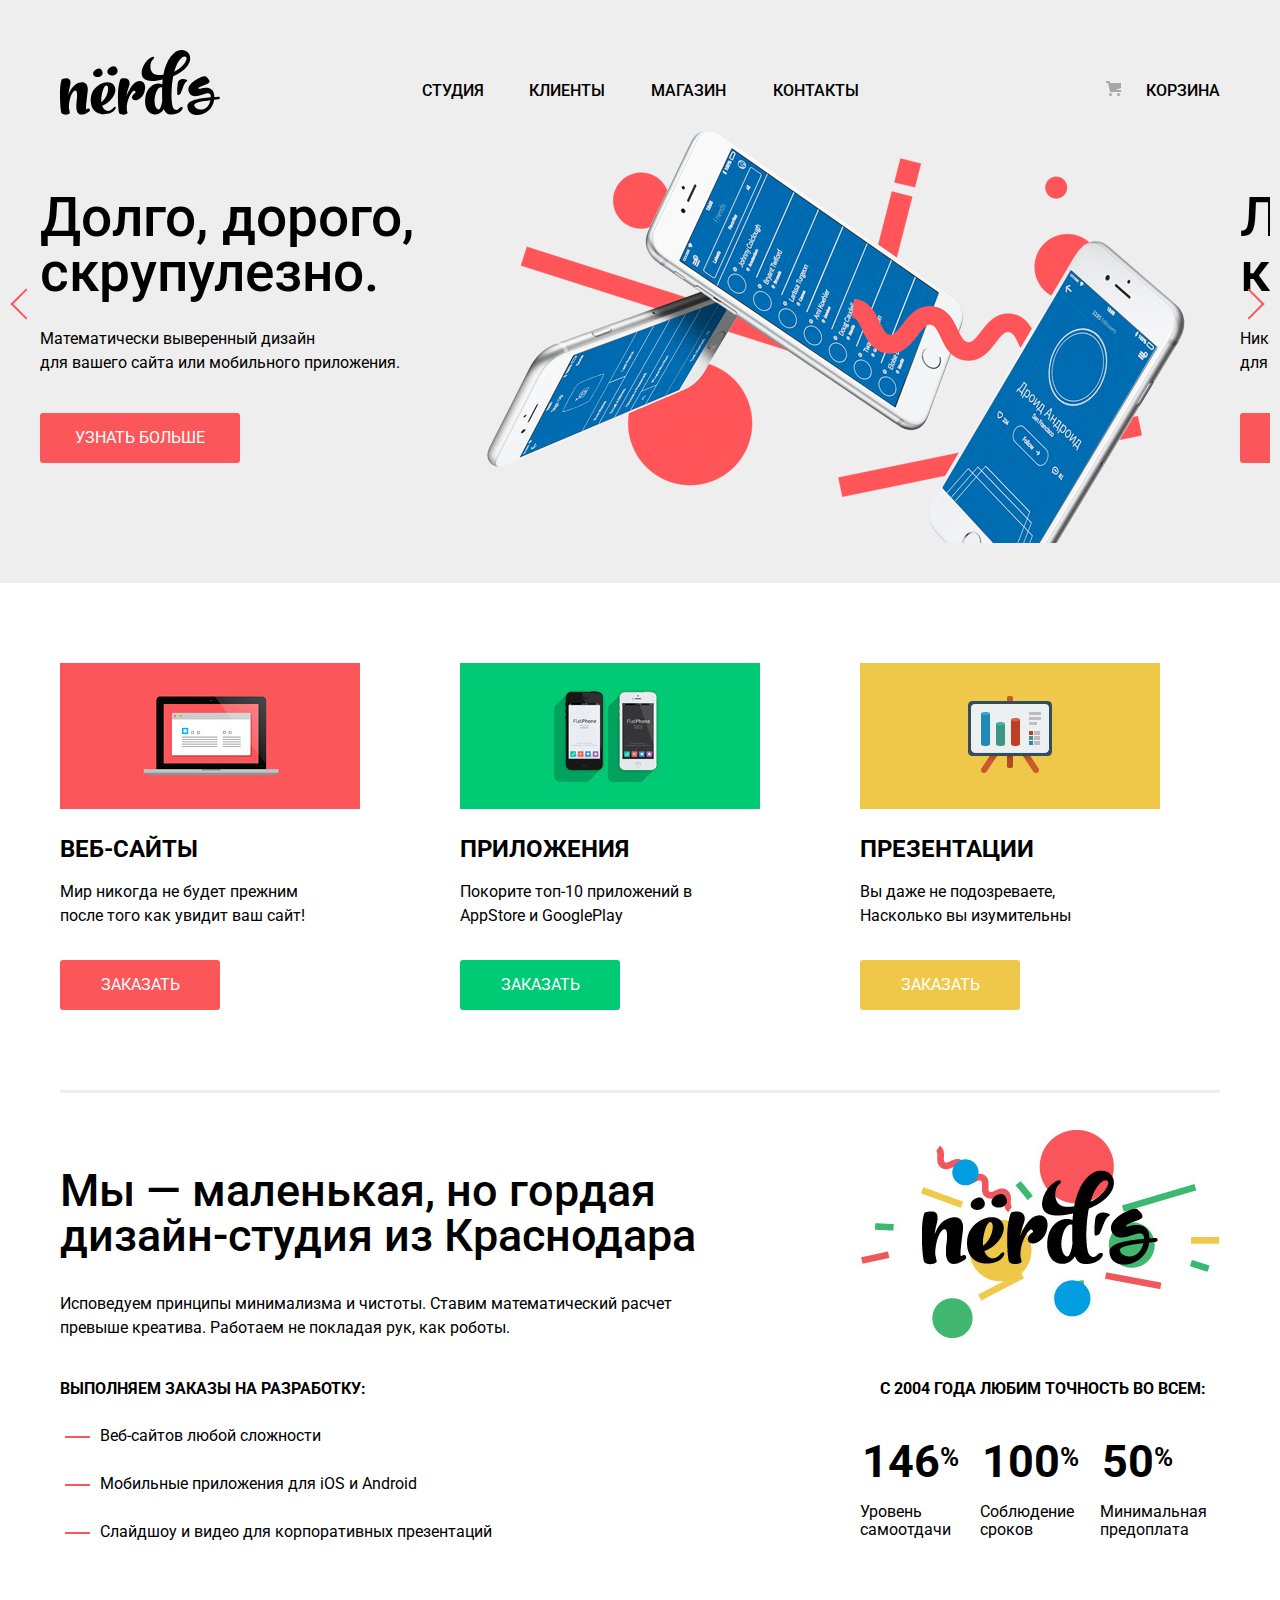
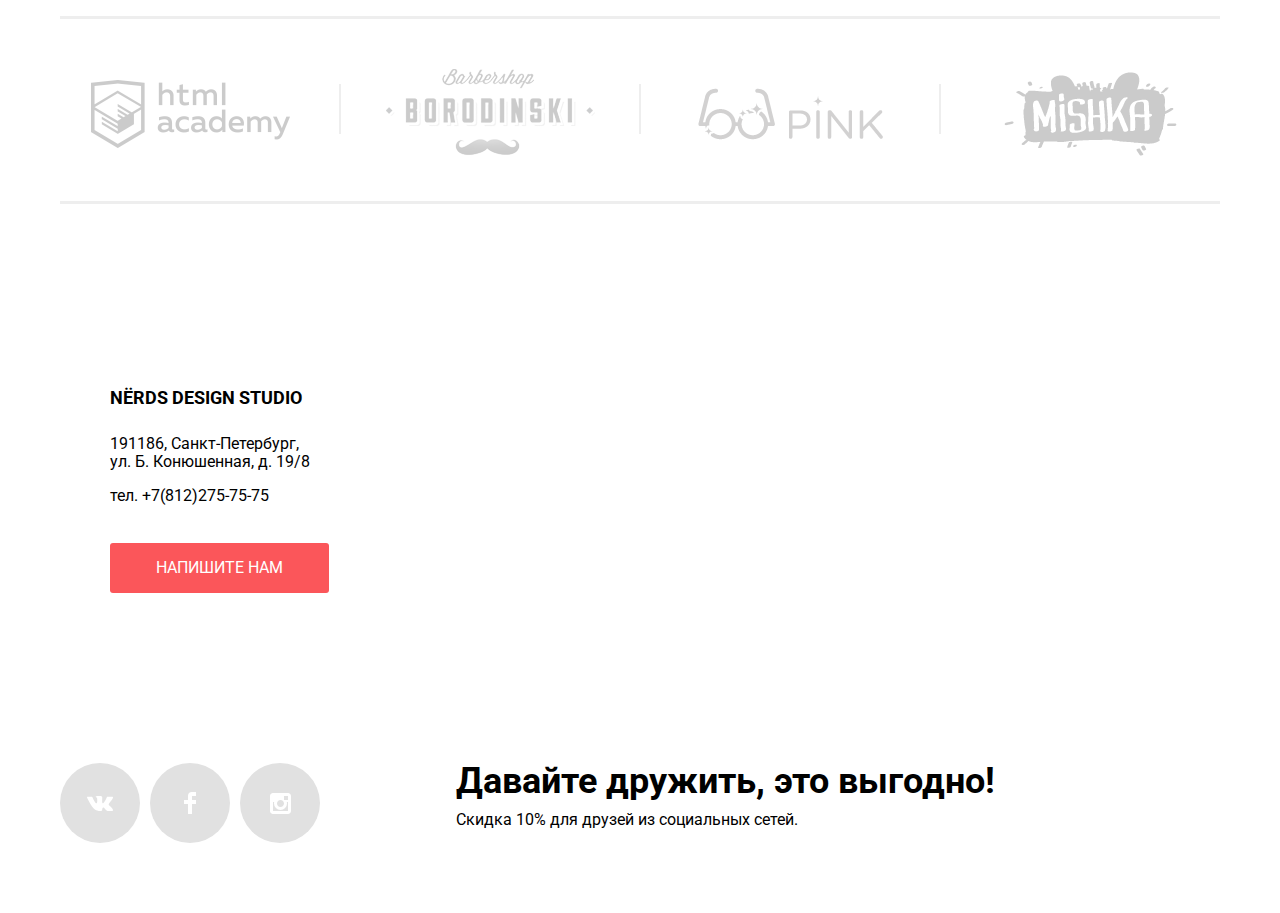
==== commit 76f326f7: "slider is updated" ====
--- a/index.html
+++ b/index.html
@@ -29,43 +29,42 @@
             </div>
         </nav>
       </div>
-
+<!-- реализация слайдера -->
         <section class="slider">
-          <div class="container">
+          <!-- <div class="container"> -->
               <h2 class="visually-hidden">Преимущества</h2>
-              <input type="radio" id="slider-btn-1" name="slider-btn" checked>
-              <input type="radio" id="slider-btn-2" name="slider-btn">
-              <input type="radio" id="slider-btn-3" name="slider-btn">
-              <div class="slider-controls">
-                    <label for="slider-btn-1"></label>
-                    <label for="slider-btn-2"></label>
-                    <label for="slider-btn-3"></label>
-              </div>
-
-                <ul class="slider-list">
-                  <li class="slider-item">
+              <div class="swiper-container">
+                <ul class="slider-list swiper-wrapper">
+                  <li class="slider-item swiper-slide">
                     <h3>Долго, дорого,<br> скрупулезно.</h3>
                     <p>Математически выверенный дизайн<br>для вашего сайта или мобильного приложения.</p>
-                    <a class="slider-item-button button" href="#">Узнать больше</a>
+                    <a class="button slider-item-button" href="javascript:void(0)">Узнать больше</a>
                   </li>
-                  <li class="slider-item">
+                  <li class="slider-item swiper-slide">
                       <h3>Любим математику как никто другой.</h3>
                       <p>Никакого креатива, только математические формулы для расчета идеальных пропорций.</p>
-                      <a class="slider-item-button button" href="#">Узнать больше</a>
+                      <a class="button slider-item-button" href="javascript:void(0)">Узнать больше</a>
                   </li>
-                  <li class="slider-item">
+                  <li class="slider-item swiper-slide">
                       <h3>Только ночь,<br>только хардкор</h3>
                       <p>Работать днем, как все? Мы против этого.<br>Ближе к полуночи работа только начинается.</p>
-                      <a class="slider-item-button button" href="#">Узнать больше</a>
+                      <a class="button slider-item-button" href="javascript:void(0)">Узнать больше</a>
                   </li>
-                </ul>
-          </div>
+								</ul>
+								<!-- Pagination -->
+								<div class="swiper-pagination"></div>
+								<!-- Arrows -->
+								<div class="swiper-button-next"><span></span></div>
+								<div class="swiper-button-prev"><span></span></div>
+							</div>
+          <!-- </div> -->
         </section>
   </header>
 
   <main>
   <div class="container">
     <h1 class="visually-hidden">Нердс</h1>
+    <!-- виды услуг -->
     <section class="features">
       <h2 class="visually-hidden">Услуги</h2>
       <ul class="features-list">
@@ -89,6 +88,7 @@
         </li>
       </ul>
     </section>
+    <!-- секция о компании -->
     <section class="about-us">
       <h2 class="visually-hidden">О нас</h2>
           <div class="advantages">
@@ -102,6 +102,7 @@
                       <li>Слайдшоу и видео для корпоративных презентаций</li>
                 </ul>
           </div>
+    <!-- статистика компании -->
           <div class="statistics">
             <img src="img/nerds-illustration.jpg" width="360" height="208" alt="Логотип 'Нердс'">
             <h3>С 2004 года любим точность во всем:</h3>
@@ -127,6 +128,7 @@
             </ul>
           </div>
     </section>
+    <!-- список клиентов -->
     <section class="product-links">
       <h2 class="visually-hidden">Наши шаблоны</h2>
       <div class="product-links-list">
@@ -151,6 +153,7 @@
     </div>
     </section>
   </div>
+  <!-- карта и контакты -->
     <section class="map-and-contacts">
       <h2 class="visually-hidden">Как с нами связаться</h2>
       <div class="container">
@@ -169,20 +172,20 @@
       </iframe>
     </section>
   </main>
-
+<!-- ссылки на социальные сети -->
   <footer>
     <div class="container">
         <div class="footer-social">
           <ul>
             <li>
-              <a class="social-button" href="#"><span class="visually-hidden">Вконтакте</span>
+              <a class="social-button" href="javascript:void(0)"><span class="visually-hidden">Вконтакте</span>
                 <svg xmlns="http://www.w3.org/2000/svg" width="26" height="15" viewBox="0 0 26 15"><path fill="#FFF" d="M16.138 11.51c.956-.309 2.18 2.04 3.483 2.939.978.681 1.727.534 1.727.534l3.473-.05s1.815-.112.957-1.554c-.071-.12-.503-1.069-2.585-3.022-2.177-2.043-1.882-1.712.739-5.244 1.597-2.153 2.236-3.468 2.036-4.028-.192-.539-1.365-.399-1.365-.399L20.69.713c-.381.001-.704.119-.851.515-.003.004-.621 1.666-1.445 3.079-1.741 2.989-2.436 3.148-2.724 2.961-.661-.433-.494-1.737-.494-2.664 0-2.897.432-4.105-.846-4.417-.427-.104-.739-.172-1.828-.182-1.392-.021-2.574 0-3.244.329-.445.223-.786.712-.579.74.26.035.843.16 1.155.586.401.552.389 1.789.389 1.789s.229 3.411-.54 3.834c-.528.29-1.25-.302-2.803-3.016-.793-1.388-1.392-2.922-1.392-2.922s-.116-.285-.326-.441c-.25-.185-.6-.244-.6-.244L.848.684S.29.7.085.946c-.182.218-.015.668-.015.668s2.909 6.881 6.203 10.347c3.02 3.182 6.452 2.971 6.452 2.971h1.555s.469-.054.709-.312c.224-.24.214-.691.214-.691s-.031-2.109.935-2.419z"/></svg></a>
             </li>
-            <li><a class="social-button" href="#"><span class="visually-hidden">Фейсбук</span>
+            <li><a class="social-button" href="javascript:void(0)"><span class="visually-hidden">Фейсбук</span>
             <svg xmlns="http://www.w3.org/2000/svg" width="12" height="22" viewBox="0 0 12 22"><path fill="#FFF" d="M12 4V0H8a4 4 0 0 0-4 4v4H0v4h4v10h4V12h4V8H8V4h4z"/>
             </svg>
             </a></li>
-            <li><a class="social-button" href="#"><span class="visually-hidden">Инстаграм</span>
+            <li><a class="social-button" href="javascript:void(0)"><span class="visually-hidden">Инстаграм</span>
             <svg xmlns="http://www.w3.org/2000/svg" width="21" height="21" viewBox="0 0 21 21"><path fill="#FFF" d="M18 0H3C1.35 0 0 1.35 0 3v15c0 1.65 1.35 3 3 3h15c1.65 0 3-1.35 3-3V3c0-1.65-1.35-3-3-3zm-7.5 7c1.93 0 3.5 1.57 3.5 3.5S12.43 14 10.5 14 7 12.43 7 10.5 8.57 7 10.5 7zM18 18H3V9h1.181A6.504 6.504 0 0 0 4 10.5a6.5 6.5 0 1 0 13 0 6.45 6.45 0 0 0-.181-1.5H18v9zm0-11h-4V3h4v4z"/></svg>
             </a></li>
           </ul>
@@ -193,14 +196,14 @@
         </div>
     </div>
   </footer>
-
+<!-- модальное окно "Напишите нам" -->
   <section class="modal-write-us">
         <h2>Напишите нам</h2>
         <form class="form-write-us" action="https://echo.htmlacademy.ru" method="post">
           <div class="form-name-email">
               <p>
                   <label class="label-user-name" for="form-name">Ваше имя:</label>
-                  <input class="form-user-name" id="form-name" type="text" name="userName" pattern="[A-Za-zА-Яа-яЁё]"
+                  <input class="form-user-name" id="form-name" type="text" name="userName" pattern="^[А-Яа-яЁё-a-zA-Z\s]+$"
                    title="Введите буквы русского или латинского алфавита" placeholder="Имя Фамилия" required>
               </p>
               <p>
@@ -215,7 +218,7 @@
         </form>
         <button class="modal-close" type="button">Закрыть</button>
     </section>
-
-    <script src="script/main.js"></script>
+		<script src="script/swiper.min.js"></script>
+		<script src="script/main.js"></script>
 </body>
 </html>
--- a/css/style.css
+++ b/css/style.css
@@ -1,3 +1,4 @@
+/* глобальные стили */
 body {
   margin: 0;
   padding: 0;
@@ -10,19 +11,23 @@
 
   background-color: #ffffff;
 }
+
 img {
   max-width: 100%;
   height: auto;
 }
+
 a {
   text-decoration: none;
 }
+
 .container {
   width: 1200px;
   box-sizing: border-box;
   margin: 0 auto;
   padding: 0 20px;
 }
+
 .visually-hidden:not(:focus):not(:active),
 input[type="checkbox"].visually-hidden,
 input[type="radio"].visually-hidden {
@@ -34,10 +39,12 @@
   border: 0;
 
   white-space: nowrap;
-  clip-path: inset(100%);
-  clip: rect(0 0 0 0);
-  overflow:hidden;
-}
+	-webkit-clip-path: inset(100%);
+	clip-path: inset(100%);
+	clip: rect(0 0 0 0);
+  overflow: hidden;
+}
+
 .button {
   display: inline-block;
   box-sizing: border-box;
@@ -53,81 +60,115 @@
   border-radius: 3px;
   color: #ffffff;
   background-color: #fb565a;
-}
+  -webkit-transition: all 0.3s;
+  -o-transition: all 0.3s;
+  transition: all 0.3s;
+}
+
 .button:hover,
 .button:focus {
   background-color: #e74246;
-  transition: 0.2s;
-}
+}
+
 .button:active {
-  color: rgba(255, 255, 255,0.3);
+  color: rgba(255, 255, 255, 0.3);
   background-color: #d7373b;
-  box-shadow: 0 3px rgba(0,0,0,0.1) inset;
-}
+  -webkit-box-shadow: 0 3px rgba(0, 0, 0, 0.1) inset;
+           box-shadow: 0 3px rgba(0, 0, 0, 0.1) inset;
+}
+/* шапка - логотип и навигация по сайту*/
 .main-header {
   background-color: #eee;
 }
+
 .main-header-logo {
   width: 160px;
   height: 65px;
   margin-right: 160px;
 }
+
 .site-navigation,
 .user-navigation {
+  padding: 0;
+  margin: 0;
+
   list-style: none;
   font-family: inherit;
   font-size: 16px;
   line-height: 30px;
   font-weight: 500;
   color: #000000;
-  padding: 0;
-  margin: 0;
+
   text-transform: uppercase;
 }
+
 .main-navigation {
-  display: flex;
-  justify-content: space-between;
+  display: -webkit-box;
+   display: -ms-flexbox;
+   display: flex;
+  -webkit-box-pack: justify;
+      -ms-flex-pack: justify;
+          justify-content: space-between;
+
   padding-top: 50px;
 }
+
 .main-header h1 {
+  margin: 0;
+  padding: 0;
+  padding-bottom: 110px;
+
   font-size: 55px;
   line-height: 55px;
   font-weight: 500;
-  margin: 0;
-  padding: 0;
   text-align: center;
-  padding-bottom: 110px;
-}
+}
+
 .inner-page .main-header {
   margin-bottom: 57px;
 }
+
 .inner-page .main-navigation {
-    margin-bottom: 70px;
-}
+  margin-bottom: 70px;
+}
+
 .main-navigation-wrapper {
-  display: flex;
+  display: -webkit-box;
+   display: -ms-flexbox;
+   display: flex;
+
   width: 800px;
   margin: 0;
   margin-top: 15px;
   padding: 0;
 }
+
 .main-navigation-wrapper a {
   color: #000000;
-}
+  -webkit-transition: all 0.3s;
+  -o-transition: all 0.3s;
+  transition: all 0.3s;
+}
+
 .main-navigation-wrapper a:hover,
 .main-navigation-wrapper a:focus {
   color: #fb565a;
 }
+
 .main-navigation-wrapper a:active {
   color: #000000;
   opacity: 0.3;
 }
 
 .site-navigation {
-  display: flex;
-  flex-wrap: wrap;
+  display: -webkit-box;
+   display: -ms-flexbox;
+   display: flex;
+  -ms-flex-wrap: wrap;
+      flex-wrap: wrap;
   width: 660px;
 }
+
 .site-navigation li {
   min-width: 100px;
   margin: 0;
@@ -137,34 +178,40 @@
   padding-top: 11px;
   margin-right: 20px;
 }
+
 .site-navigation li:first-child {
   min-width: 85px;
 }
+
 .user-navigation {
   width: 160px;
   margin-left: auto;
-  text-align:  right;
+  text-align: right;
   padding-left: 2px;
   padding-bottom: 16px;
   padding-top: 11px;
 }
+
 .user-navigation .cart-link {
   position: relative;
   padding-left: 50px;
 }
+
 .user-navigation-current {
-position: relative;
+  position: relative;
 }
 
 .user-navigation-current::after {
-content: "";
-position: absolute;
-right: 22px;
-bottom: 10px;
-left: 0px;
-height: 2px;
-background-color: #fb565a;
-}
+  content: "";
+  position: absolute;
+  right: 22px;
+  bottom: 10px;
+  left: 0px;
+  height: 2px;
+
+  background-color: #fb565a;
+}
+
 .cart-link::before {
   position: absolute;
   content: "";
@@ -177,363 +224,450 @@
   background-position: 0 0;
   background-repeat: no-repeat;
 }
-/*  Галерея*/
+/*  Слайдер*/
 .slider {
   position: relative;
+
+  margin-bottom: 80px;
+
   background-color: #eeeeee;
-  margin-bottom: 80px;
-}
-.slider input[type="radio"] {
-  display: none;
-}
-.slider-show {
-  display: block;
-}
+}
+
+.swiper-container {
+  width: 1260px;
+  margin: 0 auto;
+  position: relative;
+  overflow: hidden;
+  list-style: none;
+  padding: 0;
+  z-index: 1;
+}
+
+.slider-list {
+  margin: 0 auto;
+  padding: 0;
+
+  position: relative;
+  width: 1200px;
+  height: 100%;
+  z-index: 1;
+  display: -webkit-box;
+  display: -webkit-flex;
+  display: -ms-flexbox;
+  display: flex;
+
+  -webkit-transition-property: -webkit-transform;
+  transition-property: -webkit-transform;
+  -o-transition-property: transform;
+  transition-property: transform;
+  transition-property: transform, -webkit-transform;
+  -webkit-box-sizing: content-box;
+  box-sizing: content-box;
+  list-style: none;
+}
+
 .slider-item {
-  display: none;
-  padding-top: 68px;
-  padding-right: 0;
-  padding-left: 0;
-  padding-bottom: 80px;
-  background-repeat: no-repeat;
-  background-position: 100% 40%;
-  display: none;
-}
+  position: relative;
+  width: 100%;
+  height: 100%;
+  padding: 68px 0 80px 0;
+  display: -webkit-box;
+  display: -ms-flexbox;
+  display: -webkit-flex;
+  display: flex;
+  -webkit-box-orient: vertical;
+  -webkit-box-direction: normal;
+  -ms-flex-direction: column;
+  flex-direction: column;
+  webkit-flex-shrink: 0;
+  -ms-flex-negative: 0;
+  flex-shrink: 0;
+
+  -webkit-transition-property: -webkit-transform;
+  transition-property: -webkit-transform;
+  -o-transition-property: transform;
+  transition-property: transform;
+  transition-property: transform, -webkit-transform;
+}
+
 .slider-item:nth-child(1) {
   background-image: url("../img/slide1.png");
-  background-position: 94% 8px;
-}
+  background-position: 89% 8px;
+  background-repeat: no-repeat;
+}
+
 .slider-item:nth-child(2) {
   background-image: url("../img/slide2.png");
-  background-position: 100% 0;
-}
+  background-position: 86% 0;
+  background-repeat: no-repeat;
+}
+
 .slider-item:nth-child(3) {
   background-image: url("../img/slide3.png");
-  background-position: 100% 20px;
-}
-
-.slider-list {
-  list-style: none;
-  margin: 0;
-  padding: 0;
-}
+  background-position: 85% 20px;
+  background-repeat: no-repeat;
+}
+
 .slider-item h3 {
   max-width: 600px;
   margin: 0;
   margin-bottom: 27px;
+
   font-size: 55px;
   line-height: 55px;
   font-weight: 500;
 }
+
 .slider-item p {
   max-width: 430px;
   margin: 0;
+  margin-bottom: 38px;
+
   line-height: 24px;
-  margin-bottom: 38px;
-}
-.slider-controls {
-  position: absolute;
-  left: 50%;
-  bottom: 104px;
-  z-index: 100;
-  width: 160px;
-  height: 18px;
+}
+
+.slider-item-button {
+  max-width: 200px;
+}
+
+.swiper-pagination {
   text-align: center;
-  font-size: 0;
-  display: flex;
-  transform: translateX(-50%);
-}
-.slider-controls label {
+  padding: 20px 0;
+}
+
+.swiper-button-next,
+.swiper-button-prev {
+  position: absolute;
+  top: 37%;
+  left: 5px;
+  width: 27px;
+  height: 44px;
+  z-index: 10;
+  cursor: pointer;
+  -webkit-transition: opacity 0.3s;
+  -o-transition: opacity 0.3s;
+  transition: opacity 0.3s;
+}
+
+.swiper-button-next:hover,
+.swiper-button-prev:hover {
+  opacity: 0.7;
+}
+
+.swiper-button-next span,
+.swiper-button-prev span {
+  display: block;
+  width: 20px;
+  height: 20px;
+  border-bottom: 2px solid #fb565a;
+  border-left: 2px solid #fb565a;
+  -webkit-transform: rotate(45deg);
+       -ms-transform: rotate(45deg);
+           transform: rotate(45deg);
+}
+
+.swiper-button-next {
+  left: auto;
+  right: 5px;
+}
+
+.swiper-button-next span {
+  -webkit-transform: rotate(225deg);
+       -ms-transform: rotate(225deg);
+           transform: rotate(225deg);
+}
+
+.swiper-button-disabled {
+  opacity: 0.5;
+}
+/*  Стили для main*/
+/*  Стили для фильтра в каталоге*/
+/* глобальные стили для поля фильтры */
+.filters {
+  width: 260px;
+}
+
+.filter fieldset {
+  margin: 0;
+  padding: 0;
+  margin-bottom: 30px;
+
+  border: none;
+}
+
+.filter legend {
+  margin-bottom: 22px;
+
+  font-size: 18px;
+  line-height: 24px;
+  text-transform: uppercase;
+  font-weight: 700;
+}
+
+.filter ul {
+  margin: 0;
+  padding: 0;
+
+  list-style: none;
+  line-height: 18px;
+}
+
+.filter-input:disabled + label {
+  opacity: 0.1;
+}
+
+.filter-button {
+  width: 260px;
+
+  border: 0;
+}
+/* стили для фильтра "Стоимость" */
+.filter-item {
+  margin: 0;
+  padding: 0;
+
+  border: none;
+}
+
+.range-filter {
+  width: 260px;
+  margin-top: 27px;
+  margin-bottom: 23px;
+}
+
+.range-controls {
   position: relative;
-  display: inline-block;
-  width: 18px;
-  height: 18px;
-  padding: 8px;
-
-  border-radius: 50%;
-  cursor: pointer;
-}
-.slider-controls label::after {
-  position: absolute;
-  content: "";
-  width: 18px;
-  height: 18px;
-  top: 10px;
-  left: 38px;
-  z-index: 1;
-  background: #ffffff;
-  border-radius: 50%;
-}
-#slider-btn-1:checked ~ .slider-controls label[for="slider-btn-1"]::before {
-  content: "";
-  position: absolute;
-  left: 140%;
-  top: 55%;
-  z-index: 2;
+  height: 41px;
+  margin-bottom: 15px;
+  padding-top: 39px;
+  padding-right: 20px;
+  padding-left: 20px;
+
+  background-color: #f1f1f1;
+  border-radius: 5px;
+}
+
+.range-controls .scale {
+  height: 2px;
+
+  background: #d7dcde;
+}
+
+.range-controls .bar {
+  width: 70%;
+  height: 2px;
+
+  background: #00ca74;
+}
+
+.range-controls .toggle {
+  position: absolute;
+  top: 31px;
+  left: 0;
+
   width: 4px;
   height: 4px;
-  margin: -4px;
-  background-color: inherit;
-  border: 2px solid #c1c1c1;
+  padding: 0;
+
+  border: 8px solid #ffffff;
+  background-color: #ababab;
+  box-shadow: 0 2px 1px 0 #cfcfcf;
   border-radius: 50%;
-}
-#slider-btn-2:checked ~ .slider-controls label[for="slider-btn-2"]::before {
+
+  cursor: pointer;
+}
+
+.range-controls .toggle-min {
+  left: 18px;
+}
+
+.range-controls .toggle-max {
+  left: 160px;
+}
+
+.price-controls {
+  font-size: 0;
+}
+
+.price-controls label {
+  display: inline-block;
+  width: 50%;
+
+  font-size: 16px;
+  text-transform: uppercase;
+}
+
+.price-controls input {
+  width: 60px;
+  padding: 10px 10px;
+  margin-left: 10px;
+
+  font-family: Roboto, Arial, sans-serif;
+  font-size: 16px;
+  text-align: center;
+  color: #283136;
+  border: none;
+  border-radius: 5px;
+  background: #f1f1f1;
+}
+
+.max-price {
+  text-align: right;
+}
+
+/* стили для фильтра "Сетка" */
+.filter-option {
+  margin-bottom: 19px;
+  padding-left: 45px;
+}
+
+.filter-option label {
+  position: relative;
+  display: block;
+
+  cursor: pointer;
+  user-select: none;
+  font-size: 16px;
+  line-height: 20px;
+  color: #283136;
+}
+
+.filter-input-radio + label::before {
   content: "";
   position: absolute;
-  left: 140%;
-  top: 55%;
-  z-index: 2;
-  width: 4px;
-  height: 4px;
-  margin: -4px;
-  background-color: inherit;
-  border: 2px solid #c1c1c1;
+  left: -42px;
+  top: -1px;
+
+  width: 16px;
+  height: 16px;
+
+  border: 2px solid #4d4d4d;
   border-radius: 50%;
-}
-#slider-btn-3:checked ~ .slider-controls label[for="slider-btn-3"]::before {
+
+  opacity: 0.4;
+}
+
+.filter-input-radio:checked + label::after {
   content: "";
   position: absolute;
-  left: 140%;
-  top: 55%;
-  z-index: 2;
-  width: 4px;
-  height: 4px;
-  margin: -4px;
-  background-color: inherit;
-  border: 2px solid #c1c1c1;
+  top: 5px;
+  left: -36px;
+
+  width: 8px;
+  height: 8px;
+
+  background-color: #4d4d4d;
   border-radius: 50%;
-}
- #slider-btn-1:checked ~ .slider-list .slider-item:nth-child(1) {
-  display: block;
-  transition: 0.5s;
-}
-#slider-btn-2:checked  ~ .slider-list .slider-item:nth-child(2) {
-  display: block;
-  transition: 0.5s;
-}
-#slider-btn-3:checked ~ .slider-list .slider-item:nth-child(3) {
-  display: block;
-  transition: 0.5s;
-}
-/*  Стили для main*/
-/*  Стили для фильтра в каталоге*/
-
-.filter-item {
-    margin: 0;
-    padding: 0;
-    border: none;
-  }
-  .filters {
-    width: 260px;
-  }
-  .filter fieldset {
-    border: none;
-    margin: 0;
-    padding: 0;
-    margin-bottom: 30px;
-  }
-  /* .filter fieldset:first-child {
-    margin-bottom: 35px;
-  } */
-  .filter legend {
-    font-size: 18px;
-    line-height: 24px;
-    text-transform: uppercase;
-    font-weight: 700;
-    margin-bottom: 22px;
-  }
-  .filter ul {
-    list-style: none;
-    line-height: 18px;
-    margin: 0;
-    padding: 0;
-  }
-  .filter-button {
-    width: 260px;
-    border: 0;
-  }
-  .filter-option {
-    margin-bottom: 19px;
-    padding-left: 45px;
-  }
-  .filter-option label {
-    position: relative;
-    display: block;
-    cursor: pointer;
-    user-select: none;
-    font-size: 16px;
-    line-height: 20px;
-    color: #283136;
-  }
-  .filter-input:disabled + label {
-    opacity: 0.1;
-  }
-  .filter-input-checkbox + label::before {
-    content: "";
-    position: absolute;
-    width: 23px;
-    height: 23px;
-    background-image: url("../img/checkbox-off.svg");
-    background-position: 0 0;
-    background-repeat: no-repeat;
-    opacity: 0.4;
-    left: -43px;
-    top: -2px;
-  }
-  .filter-input-checkbox:checked + label::after {
-    content: "";
-    position: absolute;
-    width: 27px;
-    height: 23px;
-
-    top: -2px;
-    left: -43px;
-    border: 0;
-    background-image: url("../img/checkbox-on.svg");
-    background-position: 0 0;
-    background-repeat: no-repeat;
-    opacity: 0.4;
-  }
-  .filter-input-checkbox + label:hover::before,
-  .filter-input-checkbox + label:focus::before,
-  .filter-input-checkbox + label:hover::after,
-  .filter-input-checkbox + label:focus::after {
-    opacity: 1;
-  }
-  .filter-input-radio + label::before {
-    content: "";
-    position: absolute;
-    width: 16px;
-    height: 16px;
-    border: 2px solid #4d4d4d;
-    border-radius: 50%;
-    left: -42px;
-    top: -1px;
-    opacity: 0.4;
-  }
-  .filter-input-radio:checked + label::after {
-    content: "";
-    position: absolute;
-    width: 8px;
-    height: 8px;
-
-    top: 5px;
-    left: -36px;
-    background-color: #4d4d4d;
-    border-radius: 50%;
-    opacity: 0.4;
-  }
-  .filter-input-radio + label:hover::before,
-  .filter-input-radio + label:focus::before,
-  .filter-input-radio + label:hover::after,
-  .filter-input-radio + label:focus::after {
-    opacity: 1;
-  }
-  .range-filter {
-    width: 260px;
-    margin-top: 27px;
-    margin-bottom: 23px;
-  }
-  .range-controls {
-    position: relative;
-    height: 41px;
-    margin-bottom: 15px;
-    padding-top: 39px;
-    padding-right: 20px;
-    padding-left: 20px;
-    background-color: #f1f1f1;
-    border-radius: 5px;
-  }
-  .range-controls .scale {
-    height: 2px;
-    background: #d7dcde;
-  }
-  .range-controls .bar {
-    width: 70%;
-    height: 2px;
-    background: #00ca74;
-  }
-  .range-controls .toggle {
-    position: absolute;
-    top: 31px;
-    left: 0;
-    width: 4px;
-    height: 4px;
-    padding: 0;
-    border: 8px solid #ffffff;
-    background-color: #ababab;
-    box-shadow: 0 2px 1px 0 #cfcfcf;
-    border-radius: 50%;
-    cursor: pointer;
-  }
-  .range-controls .toggle-min {
-    left: 18px;
-  }
-  .range-controls .toggle-max {
-    left: 160px;
-  }
-  .price-controls {
-    font-size: 0;
-  }
-  .price-controls label {
-    display: inline-block;
-    width: 50%;
-    font-size: 16px;
-    text-transform: uppercase;
-  }
-  .price-controls input {
-    width: 60px;
-    padding: 10px 10px;
-    /* padding-bottom: 0px; */
-    margin-left: 10px;
-    font-family: Roboto, Arial, sans-serif;
-    font-size: 16px;
-    text-align: center;
-    color: #283136;
-    border: none;
-    border-radius: 5px;
-    background: #f1f1f1;
-  }
-  .max-price {
-    text-align: right;
-  }
-  /*  Стили для страницы с шаблонами*/
-  /* Сортировка */
+
+  opacity: 0.4;
+}
+
+.filter-input-radio + label:hover::before,
+.filter-input-radio + label:focus::before,
+.filter-input-radio + label:hover::after,
+.filter-input-radio + label:focus::after {
+  opacity: 1;
+}
+
+/* стили для фильтра "Особенности" */
+.filter-input-checkbox + label {
+  -webkit-transition: opacity 0.3s;
+  -o-transition: opacity 0.3s;
+  transition: opacity 0.3s;
+}
+
+.filter-input-checkbox + label::before {
+  content: "";
+  position: absolute;
+  left: -43px;
+  top: -2px;
+
+  width: 23px;
+  height: 23px;
+
+  background-image: url("../img/checkbox-off.svg");
+  background-position: 0 0;
+  background-repeat: no-repeat;
+
+  opacity: 0.4;
+}
+
+.filter-input-checkbox:checked + label::after {
+  content: "";
+  position: absolute;
+  top: -2px;
+  left: -43px;
+
+  width: 27px;
+  height: 23px;
+
+  border: 0;
+  background-image: url("../img/checkbox-on.svg");
+  background-position: 0 0;
+  background-repeat: no-repeat;
+
+  opacity: 0.4;
+}
+
+.filter-input-checkbox + label:hover::before,
+.filter-input-checkbox + label:focus::before,
+.filter-input-checkbox + label:hover::after,
+.filter-input-checkbox + label:focus::after {
+  opacity: 1;
+}
+
+/*  Стили для страницы с шаблонами*/
+/* Сортировка */
 .catalog-sorting {
-width: 760px;
-display: flex;
-justify-content: space-between;
-text-transform: uppercase;
-margin-bottom: 50px;
+  width: 760px;
+  margin-bottom: 50px;
+  display: -webkit-box;
+   display: -ms-flexbox;
+   display: flex;
+  -webkit-box-pack: justify;
+      -ms-flex-pack: justify;
+          justify-content: space-between;
+
+  text-transform: uppercase;
 }
 
 .catalog-sorting h3 {
-font-size: 18px;
-line-height: 18px;
-font-weight: 700;
-margin: 0 ;
-padding: 0;
-}
+  margin: 0;
+  padding: 0;
+
+  font-size: 18px;
+  line-height: 18px;
+  font-weight: 700;
+}
+
 .catalog-sorting:first-child {
-margin-right: auto;
-}
+  margin-right: auto;
+}
+
 .sorting-list {
-  list-style: none;
-  display: flex;
-  justify-content: space-between;
-  margin-right: 20px;
+  display: -webkit-box;
+   display: -ms-flexbox;
+   display: flex;
+  -webkit-box-pack: justify;
+      -ms-flex-pack: justify;
+          justify-content: space-between;
+
+  margin: 0;
+  padding: 0;
+  margin-right: 35px;
+
   font-size: 14px;
   line-height: 18px;
-  margin: 0;
-  padding:0;
-  margin-right: 35px;
+  list-style: none;
 }
 
 .sorting-list a {
   margin-right: 20px;
+
   text-decoration: none;
   color: #cacaca;
 }
+
 .sorting-item-current a {
   color: #000000;
 }
@@ -549,11 +683,13 @@
   height: 0;
   left: 54px;
   top: 5px;
+
   border: 5px solid transparent;
   border-bottom: 10px solid #a6a6a6;
   border-top: 0;
   cursor: pointer;
 }
+
 .button-sorting-up::before {
   content: "";
   position: absolute;
@@ -561,191 +697,273 @@
   height: 0;
   left: 5px;
   top: 5px;
+
   border: 5px solid transparent;
   border-top: 10px solid #010101;
   cursor: pointer;
 }
+
+/* стили для шаблонов */
 .catalog {
   width: 760px;
 }
+
 .catalog-columns {
+  display: -webkit-box;
+   display: -ms-flexbox;
+   display: flex;
+  -webkit-box-pack: justify;
+      -ms-flex-pack: justify;
+          justify-content: space-between;
+}
+
+.catalog-list {
+  display: -webkit-box;
+  display: -ms-flexbox;
   display: flex;
-  justify-content: space-between;
-}
-.catalog-list {
+  -ms-flex-wrap: wrap;
+      flex-wrap: wrap;
+
+  margin: 0;
+  padding: 0;
+  margin-bottom: 25px;
+
   list-style: none;
-  display: flex;
-  flex-wrap: wrap;
-  margin: 0;
-  padding: 0;
-  margin-bottom: 25px;
-}
+}
+
 .catalog-item {
   position: relative;
+
   width: 360px;
   margin: 0;
   padding: 0;
   margin-bottom: 35px;
   margin-right: 40px;
-}
+  cursor: pointer;
+  overflow: hidden;
+
+  -webkit-transition: all 0.5s ease-in;
+  -o-transition: all 0.5s ease-in;
+  transition: all 0.5s ease-in;
+}
+
 .catalog-item:nth-child(2n) {
   margin-right: 0;
 }
 
 .catalog-item__browser {
   margin-bottom: -3.5px;
+  height: 40px;
+
   opacity: 0.12;
-  height: 40px;
-}
-
-.catalog-item:hover .catalog-item__browser   {
+
+  -webkit-transition: opacity 0.3s;
+  -o-transition: opacity 0.3s;
+  transition: opacity 0.3s;
+}
+
+.catalog-item:hover .catalog-item__browser {
   opacity: 1;
-  transition: opacity 0.2s;
-}
-.catalog-item:hover .catalog-item-info  {
+}
+
+.catalog-item:hover .catalog-item-info {
   visibility: visible;
   height: 230px;
-  transition: height 0.2s;
-}
+  top: 384px;
+}
+
 .catalog-item-shadow {
   width: 360px;
   height: 576px;
-  box-shadow: inset 0 0 0 1px #e5e5e5;
-}
+
+  -webkit-box-shadow: inset 0 0 0 1px #e5e5e5;
+          box-shadow: inset 0 0 0 1px #e5e5e5;
+}
+
 .catalog-item-shadow img {
-    width: 360px;
-    height: 576px;
-    position: relative;
-    z-index: -2;
-}
+  width: 360px;
+  height: 576px;
+  position: relative;
+
+  z-index: -2;
+}
+
 .catalog-item-info {
   position: absolute;
   content: "";
   width: 360px;
-  height: 0px;
-  top: 384px;
+  height: 0;
+  top: 100%;
+
   text-align: center;
   background-color: #e5e5e5;
   visibility: hidden;
-}
+
+  -webkit-transition: all 0.5s;
+  -o-transition: all 0.5s;
+  transition: all 0.5s;
+}
+
 .catalog-item-info h3 {
+  margin: 0;
+  padding: 0;
+  margin-bottom: 13px;
+  margin-top: 30px;
+
   font-size: 18px;
   font-weight: 700;
   line-height: 30px;
   text-transform: uppercase;
-  margin: 0;
-  padding: 0;
-  margin-bottom: 13px;
-  margin-top: 30px;
-}
+}
+
 .catalog-item-info p {
+  margin: 0;
+  padding: 0;
+  margin-bottom: 30px;
+
   font-size: 16px;
   line-height: 18px;
-  margin: 0;
-  padding: 0;
-  margin-bottom: 30px;
+
   color: #666666;
 }
+
 .catalog-item-info .button-price {
   margin-bottom: 30px;
   width: 200px;
 }
+
 /* Пагинация */
 .pagination {
-display: flex;
-justify-content: flex-start;
-flex-wrap: wrap;
-margin-bottom: 60px;
+  display: -webkit-box;
+  display: -ms-flexbox;
+  display: flex;
+  -webkit-box-pack: start;
+      -ms-flex-pack: start;
+          justify-content: flex-start;
+  -ms-flex-wrap: wrap;
+      flex-wrap: wrap;
+
+  margin-bottom: 60px;
 }
 
 .pagination-list {
-display: flex;
-flex-wrap: wrap;
-list-style: none;
-padding: 0;
-margin: 0;
+  display: -webkit-box;
+  display: -ms-flexbox;
+  display: flex;
+  -ms-flex-wrap: wrap;
+      flex-wrap: wrap;
+
+  padding: 0;
+  margin: 0;
+
+  list-style: none;
 }
 
 .pagination-item {
-margin-right: 11px;
+  margin-right: 11px;
+  cursor: pointer;
 }
 
 .pagination-item a {
-box-sizing: border-box;
-font-size: 16px;
-line-height: 18px;
-font-weight: 500;
-text-align: center;
-width: 50px;
-height: 50px;
-display: block;
-padding-top: 14px ;
-padding-bottom: 12px;
-color: #7B7A7A;
-background-color: #eeeeee;
-border-radius: 3px;
-transition: all 0.15s;
-transition-timing-function: ease-out;
+  box-sizing: border-box;
+  width: 50px;
+  height: 50px;
+  display: block;
+  padding-top: 14px;
+  padding-bottom: 12px;
+
+  font-size: 16px;
+  line-height: 18px;
+  font-weight: 500;
+  text-align: center;
+
+  color: #7b7a7a;
+  background-color: #eeeeee;
+  border-radius: 3px;
+
+  -webkit-transition: all 0.15s;
+  -o-transition: all 0.15s;
+  transition: all 0.15s;
+  -webkit-transition-timing-function: ease-out;
+  -o-transition-timing-function: ease-out;
+  transition-timing-function: ease-out;
 }
 
 .pagination-item a:hover,
 .pagination-item a:focus {
-color: #000000;
-background-color: #dfdfdf;
+  color: #000000;
+  background-color: #dfdfdf;
 }
 
 .pagination-item a:active {
-background-color: #d5d5d5;
-color: #000000;
-box-shadow: 0 3px rgba(0,0,0,0.3) inset;
-
+  background-color: #d5d5d5;
+  color: #000000;
+  -webkit-box-shadow: 0 3px rgba(0, 0, 0, 0.3) inset;
+          box-shadow: 0 3px rgba(0, 0, 0, 0.3) inset;
 }
 
 .pagination-item-current a {
-color: #7B7A7A;
-background-color: #ffffff;
-box-shadow: inset 0 0 0 3px #dbdbdb;
-
+  color: #7b7a7a;
+  background-color: #ffffff;
+  box-shadow: inset 0 0 0 3px #dbdbdb;
+  -webkit-transition: all 0.15s;
+  -o-transition: all 0.15s;
+  transition: all 0.15s;
 }
 
 .pagination-item-current a:hover,
 .pagination-item-current a:focus,
 .pagination-item-current a:active {
-color: #eeeeee;
-background-color: #ffffff;
-box-shadow: 0 3px rgba(0,0,0,0.1) inset;
+  color: #7b7a7a;
 }
 
 .next-page-button {
-width: 260px;
-color: #7B7A7A;
-background-color: #eeeeee;
-transition: all 0.15s;
-transition-timing-function: ease-out;
+  width: 260px;
+
+  color: #7b7a7a;
+  background-color: #eeeeee;
+
+  -webkit-transition: all 0.15s;
+  -o-transition: all 0.15s;
+  transition: all 0.15s;
+  -webkit-transition-timing-function: ease-out;
+  -o-transition-timing-function: ease-out;
+  transition-timing-function: ease-out;
 }
 
 .next-page-button:hover,
 .next-page-button:focus {
-color: #000000;
-background-color: #dfdfdf;
-cursor: pointer;
+  color: #000000;
+  background-color: #dfdfdf;
+
+  cursor: pointer;
 }
 
 .next-page-button:active {
-color: #000000;
-background-color: #d5d5d5;
-box-shadow: 0 3px rgba(0,0,0,0.3) inset;
-}
+  color: #000000;
+  background-color: #d5d5d5;
+  -webkit-box-shadow: 0 3px rgba(0, 0, 0, 0.3) inset;
+          box-shadow: 0 3px rgba(0, 0, 0, 0.3) inset;
+}
+
 /*  Конец стилизации каталога*/
+/* Стили для секции вида услуг на index */
 .features-list {
+  display: -webkit-box;
+  display: -ms-flexbox;
   display: flex;
-  flex-wrap: wrap;
+  -ms-flex-wrap: wrap;
+      flex-wrap: wrap;
+
+  margin: 0;
+  padding: 0;
+  margin-bottom: 40px;
+
   list-style: none;
-  margin: 0;
-  padding: 0;
-  box-shadow: 0 3px rgba(238,238,238);
-  margin-bottom: 40px;
-}
+  -webkit-box-shadow: 0 3px rgba(238, 238, 238);
+          box-shadow: 0 3px rgba(238, 238, 238);
+}
+
 .feature-item {
   padding: 0;
   margin: 0;
@@ -753,68 +971,94 @@
   margin-bottom: 80px;
   width: 300px;
 }
+
 .feature-item:nth-child(3n) {
   margin-right: auto;
 }
+
 .feature-item h3 {
+  margin: 0;
+  padding: 0;
+  margin-bottom: 16px;
+
   font-size: 24px;
   line-height: 30px;
   text-transform: uppercase;
   font-weight: 700;
-  margin: 0;
-  padding: 0;
-  margin-bottom: 16px;
-}
+}
+
 .feature-item p {
+  margin: 0;
+  padding: 0;
+  margin-bottom: 32px;
+
   font-size: 16px;
   line-height: 24px;
   font-weight: 400;
-  margin: 0;
-  padding: 0;
-  margin-bottom: 32px;
-}
+}
+
 .feature-item img {
   margin-bottom: 21px;
 }
+
 .feature-item-button-1,
 .feature-item-button-2,
 .feature-item-button-3 {
   min-width: 160px;
-}
+
+  -webkit-transition: background-color 0.3s;
+  -o-transition: background-color 0.3s;
+  transition: background-color 0.3s;
+}
+
 .feature-item-button-2 {
   background-color: #00ca74;
 }
+
 .feature-item-button-3 {
   background-color: #efc84a;
 }
+
 .feature-item-button-2:hover,
- .feature-item-button-2:focus {
+.feature-item-button-2:focus {
   background-color: #00bc6c;
 }
+
 .feature-item-button-2:active {
   background-color: #00aa62;
 }
+
 .feature-item-button-3:hover,
- .feature-item-button-3:focus {
+.feature-item-button-3:focus {
   background-color: #eab534;
 }
+
 .feature-item-button-3:active {
   background-color: #e5a722;
 }
+/* секция о компании */
 .about-us {
+  display: -webkit-box;
+  display: -ms-flexbox;
   display: flex;
-  justify-content: space-between;
-  box-shadow: 0 3px rgba(238,238,238);
-}
+  -webkit-box-pack: justify;
+      -ms-flex-pack: justify;
+          justify-content: space-between;
+
+  box-shadow: 0 3px rgba(238, 238, 238);
+}
+
 .about-us h3 {
+  padding-top: 3px;
+  margin-bottom: 26px;
+  margin-top: 16px;
+
   font-size: 16px;
   line-height: 24px;
   font-weight: 700;
   text-transform: uppercase;
-  padding-top: 3px;
-  margin-bottom: 26px;
-  margin-top: 16px;
-}
+}
+
 .advantages {
   margin: 0;
   padding: 0;
@@ -823,31 +1067,39 @@
   margin-top: 22px;
   margin-bottom: 45px;
 }
+
 .advantages p {
+  margin: 0;
+  padding: 0;
+  margin-top: 16px;
+  margin-bottom: 34px;
+
   font-size: 16px;
   line-height: 24px;
-  margin: 0;
-  padding: 0;
-  margin-top: 16px;
-  margin-bottom: 34px;
-}
+}
+
 .advantages strong {
   font-size: 45px;
   line-height: 45px;
   font-weight: 500;
 }
+
 .advantages-list {
+  margin: 0;
+  margin-bottom: 16px;
+
   list-style: none;
-  margin: 0;
-  margin-bottom: 16px;
-}
+}
+
 .advantages-list li {
   margin: 0;
   margin-bottom: 30px;
 }
+
 .advantages-list li {
   position: relative;
 }
+
 .advantages-list li::before {
   position: absolute;
   content: "";
@@ -855,97 +1107,141 @@
   height: 2px;
   top: 50%;
   left: -35px;
+
   background-color: #fb565a;
 }
+
+/* статистика компании */
 .statistics {
   width: 360px;
   margin: 0;
   padding: 0;
   margin-bottom: 45px;
 }
+
 .statistics img {
   width: 360px;
   height: 208px;
   margin-bottom: 16px;
 }
+
 .statistics-list {
+	display: -webkit-box;
+  display: -ms-flexbox;
+  display: flex;
+  -ms-flex-wrap: wrap;
+      flex-wrap: wrap;
+  margin: 0;
+  padding: 0;
+
   list-style: none;
-  display: flex;
-  flex-wrap: wrap;
-  margin: 0;
-  padding: 0;
-}
+}
+
 .statistics h3 {
   padding-left: 20px;
 }
+
 .statistics-list li {
   width: 120px;
   margin: 0;
   padding: 0;
 }
+
 .statistics-list dt {
+  padding-top: 8px;
+  padding-bottom: 19px;
+  padding-left: 2px;
+
   font-size: 45px;
   font-weight: 700;
   line-height: 45px;
-  padding-top: 8px;
-  padding-bottom: 19px;
-  padding-left: 2px;
-}
+}
+
 .statistics-list span {
+  vertical-align: text-top;
+
   font-size: 26px;
-  vertical-align: text-top;
-}
+}
+
 .statistics-list dd,
 .statistics-list dl {
   margin: 0;
   padding: 0;
 }
+/* секция список клиентов */
 .product-links {
   margin-bottom: 80px;
 }
+
 .product-links-list ul {
+  display: -webkit-box;
+  display: -ms-flexbox;
+  display: flex;
+  -ms-flex-wrap: wrap;
+      flex-wrap: wrap;
+  -webkit-box-pack: justify;
+      -ms-flex-pack: justify;
+          justify-content: space-between;
+
+  margin: auto 0;
+  padding: 0;
+
   list-style: none;
-  display: flex;
-  flex-wrap: wrap;
-  justify-content: space-between;
-  margin: auto 0;
-  padding: 0;
-  box-shadow: 0 3px rgba(238,238,238);
-}
+  -webkit-box-shadow: 0 3px rgba(238, 238, 238);
+          box-shadow: 0 3px rgba(238, 238, 238);
+}
+
 .product-links-list li {
   position: relative;
 }
+
 .product-links-list li a {
   width: 260px;
   height: 175px;
   padding-top: 10px;
+  display: -webkit-box;
+  display: -ms-flexbox;
   display: flex;
-  align-items: center;
-  justify-content: center;
+  -webkit-box-align: center;
+      -ms-flex-align: center;
+          align-items: center;
+  -webkit-box-pack: center;
+      -ms-flex-pack: center;
+          justify-content: center;
+
   color: #000000;
-  opacity: 0.2
-}
+
+  opacity: 0.2;
+
+  -webkit-transition: opacity 0.15s;
+  -o-transition: opacity 0.15s;
+  transition: opacity 0.15s;
+}
+
 .product-links-list li a:hover,
 .product-links-list li a:focus {
   opacity: 1;
-  transition: 0.5s;
-}
+}
+
 .product-links-list li a:active {
   opacity: 0.1;
-  transition: 0.5s;
-}
+}
+
 .product-links-list li:not(:last-of-type)::after {
   position: absolute;
   content: "";
   height: 50px;
   width: 2px;
-  background-color: #eeeeee;
   top: 68px;
   right: -21px;
-}
+
+  background-color: #eeeeee;
+}
+
 .product-links-list li:nth-child(4n)::after {
   display: none;
 }
+/* секция карта и контакты */
 .map-and-contacts {
   position: relative;
   box-sizing: border-box;
@@ -953,6 +1249,7 @@
   min-height: 415px;
   margin-bottom: 67px;
 }
+
 .address-and-contacts {
   position: absolute;
   width: 320px;
@@ -961,107 +1258,229 @@
   padding-top: 47px;
   padding-bottom: 44px;
   margin-top: 55px;
-  display: flex;
-  flex-wrap: wrap;
+  display: -webkit-box;
+   display: -ms-flexbox;
+   display: flex;
+  -ms-flex-wrap: wrap;
+			flex-wrap: wrap;
+			
   box-sizing: border-box;
+
   z-index: 1;
   background-color: #ffffff;
 }
+
 .map {
   position: absolute;
   width: 100%;
   height: 100%;
 }
+
 .address-and-contacts h3 {
+  padding: 0;
+  margin: 0;
+  margin-bottom: 22px;
+
   font-size: 18px;
   line-height: 30px;
   font-weight: 700;
-  padding: 0;
-  margin:0;
-  margin-bottom: 22px;
   text-transform: uppercase;
 }
+
 .address-and-contacts span {
   margin-top: 10px;
 }
+
 .our-address {
   margin: 0;
   padding: 0;
   margin-bottom: 38px;
 }
+
 .button-contacts {
   min-width: 219px;
 }
 /*  Стили для футера*/
 .footer-social {
+  display: -webkit-box;
+   display: -ms-flexbox;
+   display: flex;
+  margin-bottom: 70px;
+}
+
+.footer-social ul {
+  display: -webkit-box;
+  display: -ms-flexbox;
   display: flex;
-  margin-bottom: 70px;
-}
-.footer-social ul {
+  -ms-flex-wrap: wrap;
+      flex-wrap: wrap;
+  -webkit-box-pack: justify;
+      -ms-flex-pack: justify;
+          justify-content: space-between;
+  width: 260px;
+  margin: 0;
+  margin-right: 136px;
+  padding: 0;
+
+  list-style: none;
+}
+
+.social-button {
+  position: relative;
+  display: -webkit-box;
+  display: -ms-flexbox;
   display: flex;
-  width: 260px;
-  flex-wrap: wrap;
-  justify-content: space-between;
-  list-style: none;
-  margin: 0;
-  margin-right: 136px;
-  padding: 0;
-}
-.social-button {
-  display: flex;
-  align-items: center;
-  justify-content: center;
+  -webkit-box-align: center;
+      -ms-flex-align: center;
+          align-items: center;
+  -webkit-box-pack: center;
+      -ms-flex-pack: center;
+          justify-content: center;
   width: 80px;
   height: 80px;
+
   background-color: #e1e1e1;
   border-radius: 50%;
 }
-.social-button:hover,
-.social-button:focus {
-  background-color: #e74246;
-  transition: 0.2s;
-}
+
+.social-button::before {
+  content: "";
+  z-index: -1;
+  position: absolute;
+  top: 50%;
+  left: 50%;
+  width: 1em;
+  height: 1em;
+  border-radius: 50%;
+	background-color: #e74246;
+	
+  -webkit-transform-origin: center;
+      -ms-transform-origin: center;
+          transform-origin: center;
+  -webkit-transform: translate3d(-50%, -50%, 0) scale3d(0, 0, 0);
+          transform: translate3d(-50%, -50%, 0) scale3d(0, 0, 0);
+  -webkit-transition: -webkit-transform 0.3s ease-in-out;
+  transition: -webkit-transform 0.3s ease-in-out;
+  -o-transition: transform 0.3s ease-in-out;
+  transition: transform 0.3s ease-in-out;
+  transition: transform 0.3s ease-in-out, -webkit-transform 0.3s ease-in-out;
+}
+
+.social-button:hover {
+  cursor: pointer;
+  color: #161616;
+}
+
+.social-button:hover::before {
+  -webkit-transform: translate3d(-50%, -50%, 0) scale3d(5, 5, 5);
+          transform: translate3d(-50%, -50%, 0) scale3d(5, 5, 5);
+  z-index: 0;
+}
+
+.social-button svg {
+  z-index: 1;
+}
+
+.social-button path {
+  -webkit-transition: all 0.15s;
+  -o-transition: all 0.15s;
+  transition: all 0.15s;
+}
+
 .social-button:hover path,
 .social-button:focus path {
   fill: #ffffff;
-  transition: 0.2s;
-}
+}
+
 .social-button:active {
   background-color: #d7373b;
 }
+
 .social-button:active path {
   fill: #e37376;
-  transition: 0.2s;
-}
+}
+
 .footer-info {
   box-sizing: border-box;
   margin-top: 0.2px;
 }
+
 .footer-info b {
   font-size: 36px;
   font-weight: 700;
   line-height: 36px;
 }
+
 .footer-info p {
+  margin: 0;
+  padding: 0;
+  margin-top: 10px;
+
   font-size: 16px;
   line-height: 22px;
-  margin: 0;
-  padding: 0;
-  margin-top: 10px;
-}
+}
+
 /*  Стили для модалки*/
 @keyframes bounce {
-  0% { transform: translateY(-2000px);
+  0% {
+    transform: translateY(-2000px);
   }
-  70% { transform: translateY(30px);}
-  90% { transform: translateY(-10px);}
-  100% { transform: translateY(0);}
+  70% {
+    transform: translateY(30px);
+  }
+  90% {
+    transform: translateY(-10px);
+  }
+  100% {
+    transform: translateY(0);
+  }
+}
+
+@-webkit-keyframes shake {
+  0%,
+  100% {
+    -webkit-transform: translateX(0);
+            transform: translateX(0);
+  }
+  10%,
+  30%,
+  50%,
+  70%,
+  90% {
+    -webkit-transform: translateX(-10px);
+            transform: translateX(-10px);
+  }
+  20%,
+  40%,
+  60%,
+  80% {
+    -webkit-transform: translateX(10px);
+            transform: translateX(10px);
+  }
 }
 @keyframes shake {
-  0%, 100% {  transform: translateX(0);}
-  10%, 30%, 50%, 70%, 90% { transform: translateX(-10px);}
-  20%, 40%, 60%, 80% { transform: translateX(10px);}
-}
+  0%,
+  100% {
+    -webkit-transform: translateX(0);
+            transform: translateX(0);
+  }
+  10%,
+  30%,
+  50%,
+  70%,
+  90% {
+    -webkit-transform: translateX(-10px);
+            transform: translateX(-10px);
+  }
+  20%,
+  40%,
+  60%,
+  80% {
+    -webkit-transform: translateX(10px);
+            transform: translateX(10px);
+  }
+}
+
 .modal-write-us {
   position: fixed;
   display: none;
@@ -1074,31 +1493,46 @@
   padding-bottom: 85px;
   box-sizing: border-box;
   margin-left: -480px;
+
   z-index: 102;
   color: #d7dcde;
   background-color: #ffffff;
   background-position: 0 0;
-  box-shadow: 0 30px 50px rgba(0,0,0,0.7);
-}
+	-webkit-box-shadow: 0 30px 50px rgba(0, 0, 0, 0.7);
+	box-shadow: 0 30px 50px rgba(0, 0, 0, 0.7);
+}
+
 .modal-show {
   display: block;
-  animation: bounce 0.6s;
-}
+
+	-webkit-animation: bounce 0.6s;
+	animation: bounce 0.6s;
+}
+
 .modal-error {
-  animation: shake 0.6s;
+	-webkit-animation: shake 0.6s;
+	animation: shake 0.6s;
+
   color: red;
 }
+
 .modal-close {
   position: absolute;
   top: 75px;
   right: 94px;
   width: 21px;
   height: 21px;
+
   font-size: 0;
   border: 0;
   cursor: pointer;
   background-color: transparent;
-}
+
+  -webkit-transition: all 0.15s;
+  -o-transition: all 0.15s;
+  transition: all 0.15s;
+}
+
 .modal-close::before,
 .modal-close::after {
   content: "";
@@ -1107,48 +1541,69 @@
   left: 2px;
   width: 27px;
   height: 3px;
+
   background-color: #fb565a;
+
   opacity: 0.3;
 }
+
 .modal-close::before {
-  transform: rotate(45deg);
-}
+	-webkit-transform: rotate(45deg);
+	-ms-transform: rotate(45deg);
+	transform: rotate(45deg);
+}
+
 .modal-close::after {
-  transform: rotate(-45deg);
-}
+	-webkit-transform: rotate(-45deg);
+	-ms-transform: rotate(-45deg);
+	transform: rotate(-45deg);
+}
+
 .modal-close:hover::before,
 .modal-close:hover::after,
 .modal-close:focus::before,
 .modal-close:focus::after {
   opacity: 1;
 }
+
 .modal-close:active::before,
 .modal-close:active::after {
   opacity: 0.1;
 }
+
 .modal-write-us h2 {
   margin: 0;
   margin-bottom: 40px;
+
   font-size: 45px;
   line-height: 45px;
   font-weight: 500;
   color: #000000;
 }
+
 .form-write-us {
+  display: -webkit-box;
+  display: -ms-flexbox;
   display: flex;
-  flex-direction: column;
-  flex-wrap: wrap;
-
-}
+  -webkit-box-orient: vertical;
+  -webkit-box-direction: normal;
+  -ms-flex-direction: column;
+          flex-direction: column;
+  -ms-flex-wrap: wrap;
+      flex-wrap: wrap;
+}
+
 .form-write-us label {
   color: #000000;
   font-weight: 700;
 }
+
 .form-write-us p {
   margin: 0;
   padding: 0;
   margin-bottom: 32px;
 }
+
 .form-write-us textarea {
   box-sizing: border-box;
   min-width: 760px;
@@ -1157,54 +1612,74 @@
   margin-bottom: 45px;
   padding: 15px;
   padding-top: 10px;
+
   outline: none;
   color: #d7dcde;
   background-color: #ffffff;
   border: 2px solid #d7dcde;
   border-radius: 3px;
 }
+
 .form-write-us input[type="text"],
 .form-write-us input[type="email"] {
-  font: inherit;
-  outline: none;
   box-sizing: border-box;
   width: 360px;
   padding: 15px;
   margin-top: 10px;
   margin-right: 40px;
+
+  font: inherit;
+  outline: none;
   background-color: #ffffff;
   border: 2px solid #d7dcde;
 }
+
 .form-user-name:invalid:not(:placeholder-shown),
 .form-user-email:invalid:not(:placeholder-shown),
- textarea:invalid:not(:placeholder-shown)  {
+textarea:invalid:not(:placeholder-shown) {
   border-color: #e74246;
   color: #e74246;
 }
+
 .form-user-name::placeholder,
 .form-user-email::placeholder {
   color: #d7dcde;
 }
+
+.form-write-us textarea,
+.form-user-name,
+.form-user-email {
+  -webkit-transition: all 0.15s;
+  -o-transition: all 0.15s;
+  transition: all 0.15s;
+}
+
 .form-write-us textarea:focus,
 .form-user-name:focus::placeholder,
 .form-user-email:focus::placeholder {
   color: #000000;
 }
+
 .form-write-us textarea:hover,
 .form-write-us input[type="text"]:hover,
 .form-write-us input[type="email"]:hover {
   border-color: #b4b9bb;
 }
+
 .form-write-us textarea:focus,
 .form-write-us input[type="text"]:focus,
 .form-write-us input[type="email"]:focus {
   border-color: #000000;
 }
+
 .form-write-us button {
   width: 260px;
   border: none;
 }
+
 .form-name-email {
   border: none;
+  display: -webkit-box;
+  display: -ms-flexbox;
   display: flex;
 }
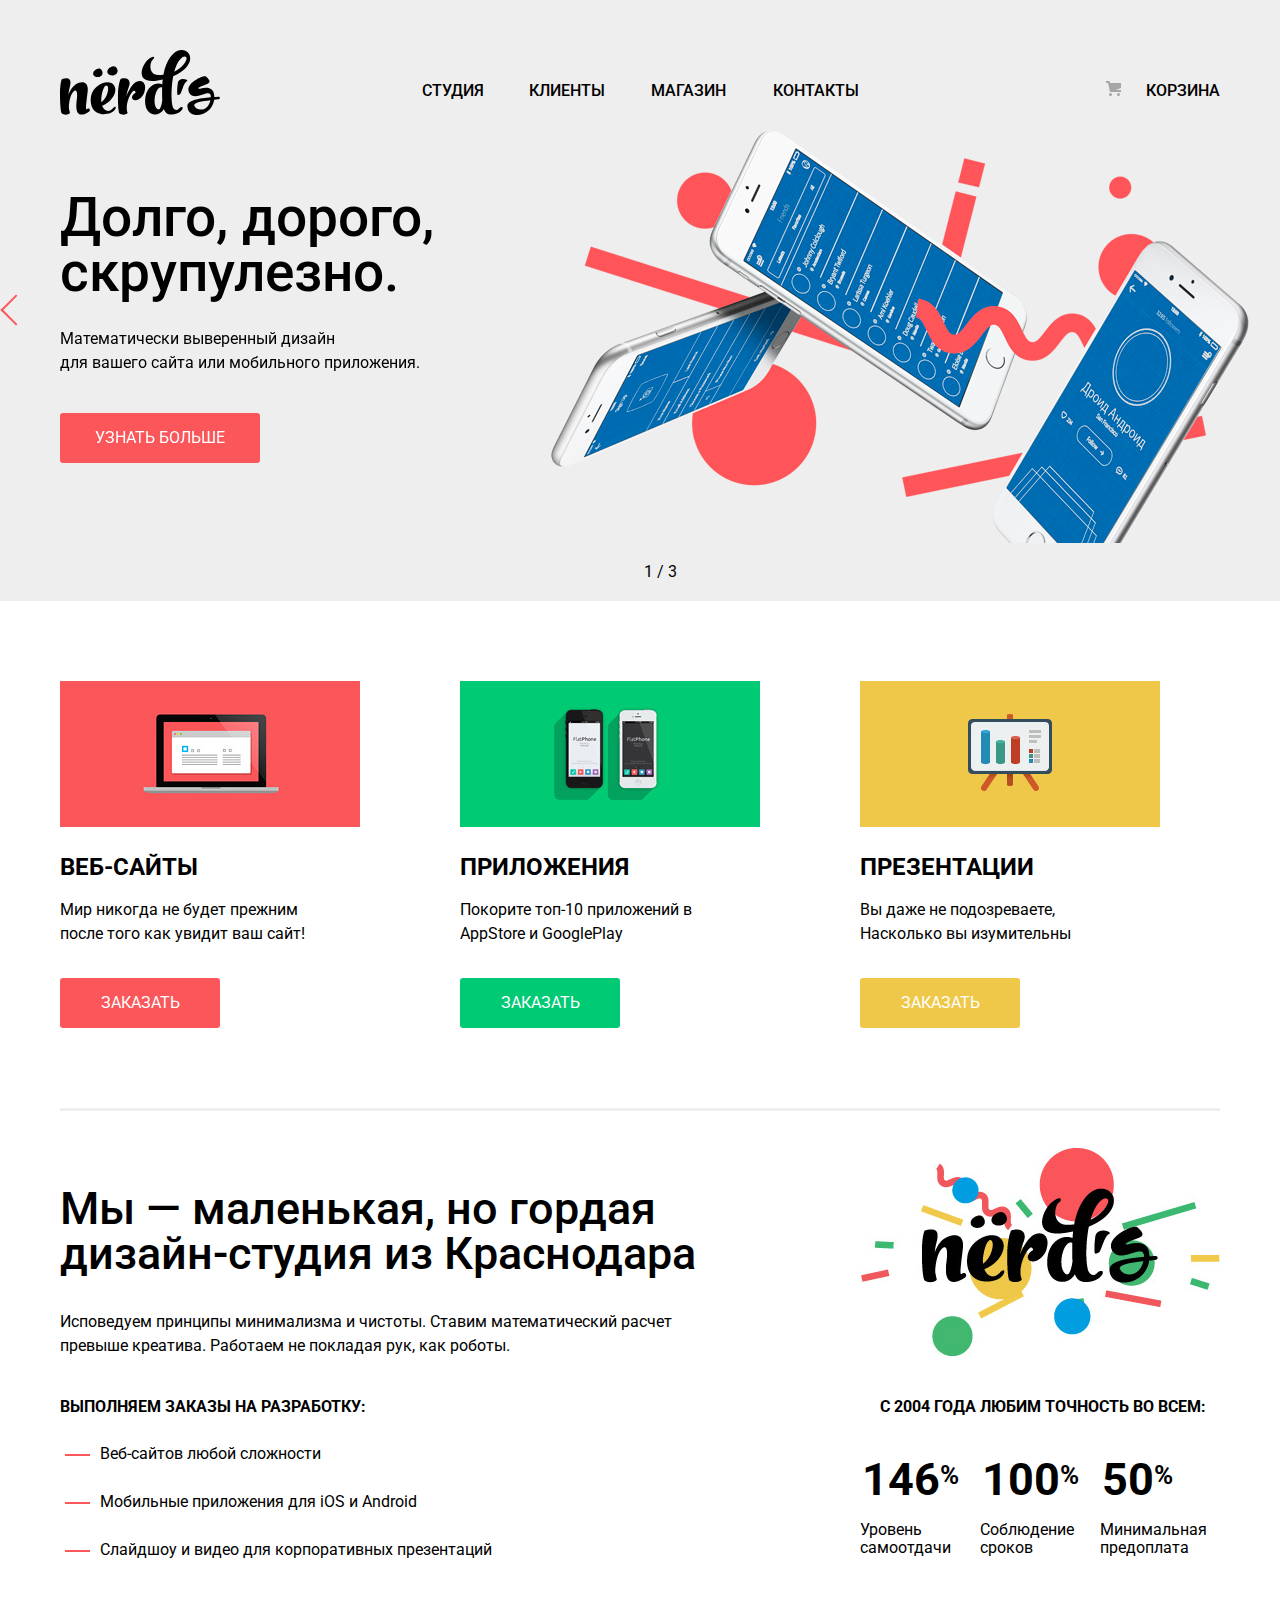
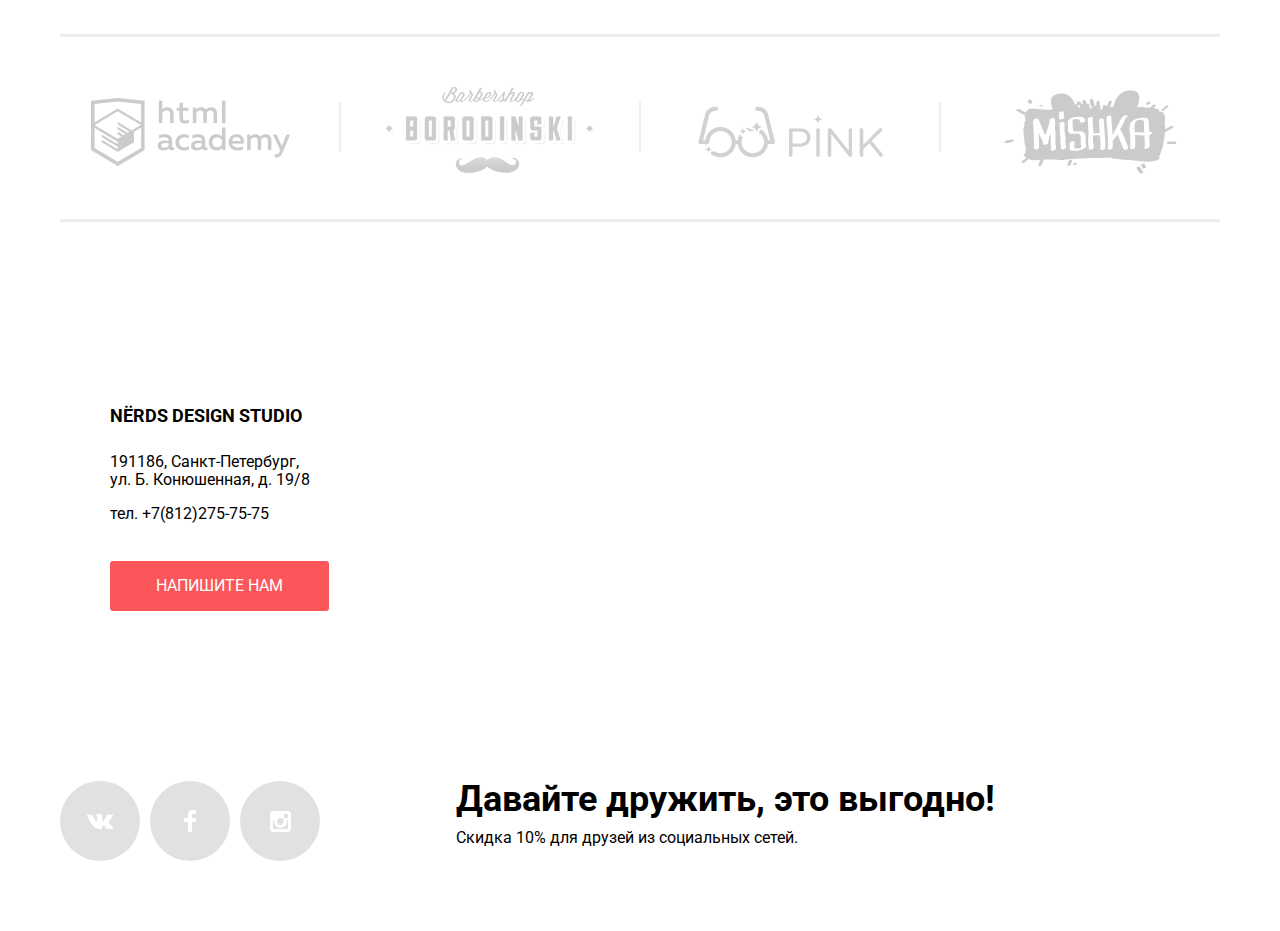
==== commit ec99cd1e: "prefixers are added and improvements" ====
--- a/index.html
+++ b/index.html
@@ -35,17 +35,17 @@
               <h2 class="visually-hidden">Преимущества</h2>
               <div class="swiper-container">
                 <ul class="slider-list swiper-wrapper">
-                  <li class="slider-item swiper-slide">
+                  <li class="slider-item slider-item--first swiper-slide">
                     <h3>Долго, дорого,<br> скрупулезно.</h3>
                     <p>Математически выверенный дизайн<br>для вашего сайта или мобильного приложения.</p>
                     <a class="button slider-item-button" href="javascript:void(0)">Узнать больше</a>
                   </li>
-                  <li class="slider-item swiper-slide">
+                  <li class="slider-item slider-item--second swiper-slide">
                       <h3>Любим математику как никто другой.</h3>
                       <p>Никакого креатива, только математические формулы для расчета идеальных пропорций.</p>
                       <a class="button slider-item-button" href="javascript:void(0)">Узнать больше</a>
                   </li>
-                  <li class="slider-item swiper-slide">
+                  <li class="slider-item slider-item--third swiper-slide">
                       <h3>Только ночь,<br>только хардкор</h3>
                       <p>Работать днем, как все? Мы против этого.<br>Ближе к полуночи работа только начинается.</p>
                       <a class="button slider-item-button" href="javascript:void(0)">Узнать больше</a>
@@ -72,19 +72,19 @@
           <img src="img/illustration-1.jpg" width="300" height="146" alt="Веб-сайты">
           <h3>Веб-сайты</h3>
           <p>Мир никогда не будет прежним<br>после того как увидит ваш сайт!</p>
-          <a class="feature-item-button-1 button" href="#">Заказать</a>
+          <a class="feature-item-button-1 button" href="javascript:void(0)">Заказать</a>
         </li>
         <li class="feature-item">
           <img src="img/illustration-2.jpg" width="300" height="146" alt="Приложения">
           <h3>Приложения</h3>
           <p>Покорите топ-10 приложений в <br>AppStore и GooglePlay</p>
-          <a class="feature-item-button-2 button" href="#">Заказать</a>
+          <a class="feature-item-button-2 button" href="javascript:void(0)">Заказать</a>
         </li>
         <li class="feature-item">
           <img src="img/illustration-3.jpg" width="300" height="146" alt="Презентации">
           <h3>Презентации</h3>
           <p>Вы даже не подозреваете,<br>Насколько вы изумительны</p>
-          <a class="feature-item-button-3 button" href="#">Заказать</a>
+          <a class="feature-item-button-3 button" href="javascript:void(0)">Заказать</a>
         </li>
       </ul>
     </section>
@@ -134,19 +134,19 @@
       <div class="product-links-list">
           <ul>
             <li>
-              <a href="#"><img src="img/logo-1.png" width="199" height="68" alt="HTMLAcademy"></a>
+              <a href="javascript:void(0)"><img src="img/logo-1.png" width="199" height="68" alt="HTMLAcademy"></a>
               <span class="visually-hidden">HTMLAcademy</span>
             </li>
             <li>
-              <a href="#"><img src="img/logo-2.png" width="209" height="87" alt="Барбершоп 'Бородинский'"></a>
+              <a href="https://gorodetskaya-mariia.github.io/Barbershop/"><img src="img/logo-2.png" width="209" height="87" alt="Барбершоп 'Бородинский'"></a>
               <span class="visually-hidden">Барбершоп "Бородинский"</span>
             </li>
             <li>
-              <a href="#"><img src="img/logo-3.png" width="185" height="52" alt="Pink"></a>
+              <a href="javascript:void(0)"><img src="img/logo-3.png" width="185" height="52" alt="Pink"></a>
               <span class="visually-hidden">Pink</span>
             </li>
             <li>
-              <a href="#"><img src="img/logo-4.png" width="173" height="84" alt="Mishka"></a>
+              <a href="https://gorodetskaya-mariia.github.io/Mishka/"><img src="img/logo-4.png" width="173" height="84" alt="Mishka"></a>
               <span class="visually-hidden">Mishka</span>
             </li>
           </ul>
--- a/css/style.css
+++ b/css/style.css
@@ -234,7 +234,7 @@
 }
 
 .swiper-container {
-  width: 1260px;
+  width: 1320px;
   margin: 0 auto;
   position: relative;
   overflow: hidden;
@@ -290,21 +290,21 @@
   transition-property: transform, -webkit-transform;
 }
 
-.slider-item:nth-child(1) {
+.slider-item.slider-item--first {
   background-image: url("../img/slide1.png");
-  background-position: 89% 8px;
+  background-position: 79% 8px;
   background-repeat: no-repeat;
 }
 
-.slider-item:nth-child(2) {
+.slider-item.slider-item--second {
   background-image: url("../img/slide2.png");
-  background-position: 86% 0;
+  background-position: 76% 0;
   background-repeat: no-repeat;
 }
 
-.slider-item:nth-child(3) {
+.slider-item.slider-item--third {
   background-image: url("../img/slide3.png");
-  background-position: 85% 20px;
+  background-position: 75% 20px;
   background-repeat: no-repeat;
 }
 
@@ -368,7 +368,7 @@
 
 .swiper-button-next {
   left: auto;
-  right: 5px;
+  right: 0;
 }
 
 .swiper-button-next span {
@@ -377,7 +377,8 @@
            transform: rotate(225deg);
 }
 
-.swiper-button-disabled {
+.swiper-button-disabled,
+.swiper-button-disabled:hover {
   opacity: 0.5;
 }
 /*  Стили для main*/
@@ -752,32 +753,42 @@
 }
 
 .catalog-item__browser {
-  margin-bottom: -3.5px;
+	max-width: 358px;
   height: 40px;
 
-  opacity: 0.12;
-
-  -webkit-transition: opacity 0.3s;
-  -o-transition: opacity 0.3s;
-  transition: opacity 0.3s;
+	opacity: 0.12;
+	border: 1px solid #e5e5e5;
+  border-top-left-radius: 6px;
+  border-top-right-radius: 6px;
+
+  -webkit-transition: all 0.3s;
+  -o-transition: all 0.3s;
+  transition: all 0.3s;
 }
 
 .catalog-item:hover .catalog-item__browser {
-  opacity: 1;
+	opacity: 1;
+	border-color: #4d4d4d;
 }
 
 .catalog-item:hover .catalog-item-info {
   visibility: visible;
   height: 230px;
-  top: 384px;
+  top: 386px;
 }
 
 .catalog-item-shadow {
   width: 360px;
-  height: 576px;
+	height: 576px;
+	margin-top: -5px;
 
   -webkit-box-shadow: inset 0 0 0 1px #e5e5e5;
-          box-shadow: inset 0 0 0 1px #e5e5e5;
+					box-shadow: inset 0 0 0 1px #e5e5e5;
+}
+
+.catalog-item:hover .catalog-item-shadow {
+	-webkit-box-shadow: inset 0 0 0 1px #4d4d4d;
+	box-shadow: inset 0 0 0 1px #4d4d4d;
 }
 
 .catalog-item-shadow img {
@@ -791,9 +802,10 @@
 .catalog-item-info {
   position: absolute;
   content: "";
-  width: 360px;
+  width: 358px;
   height: 0;
-  top: 100%;
+	top: 100%;
+	left: 1px;
 
   text-align: center;
   background-color: #e5e5e5;
@@ -1340,7 +1352,8 @@
   height: 80px;
 
   background-color: #e1e1e1;
-  border-radius: 50%;
+	border-radius: 50%;
+	z-index: 1;
 }
 
 .social-button::before {
@@ -1362,19 +1375,16 @@
   -webkit-transition: -webkit-transform 0.3s ease-in-out;
   transition: -webkit-transform 0.3s ease-in-out;
   -o-transition: transform 0.3s ease-in-out;
-  transition: transform 0.3s ease-in-out;
-  transition: transform 0.3s ease-in-out, -webkit-transform 0.3s ease-in-out;
+	transition: transform 0.3s ease-in-out;
 }
 
 .social-button:hover {
-  cursor: pointer;
-  color: #161616;
+	cursor: pointer;
 }
 
 .social-button:hover::before {
   -webkit-transform: translate3d(-50%, -50%, 0) scale3d(5, 5, 5);
-          transform: translate3d(-50%, -50%, 0) scale3d(5, 5, 5);
-  z-index: 0;
+					transform: translate3d(-50%, -50%, 0) scale3d(5, 5, 5);
 }
 
 .social-button svg {
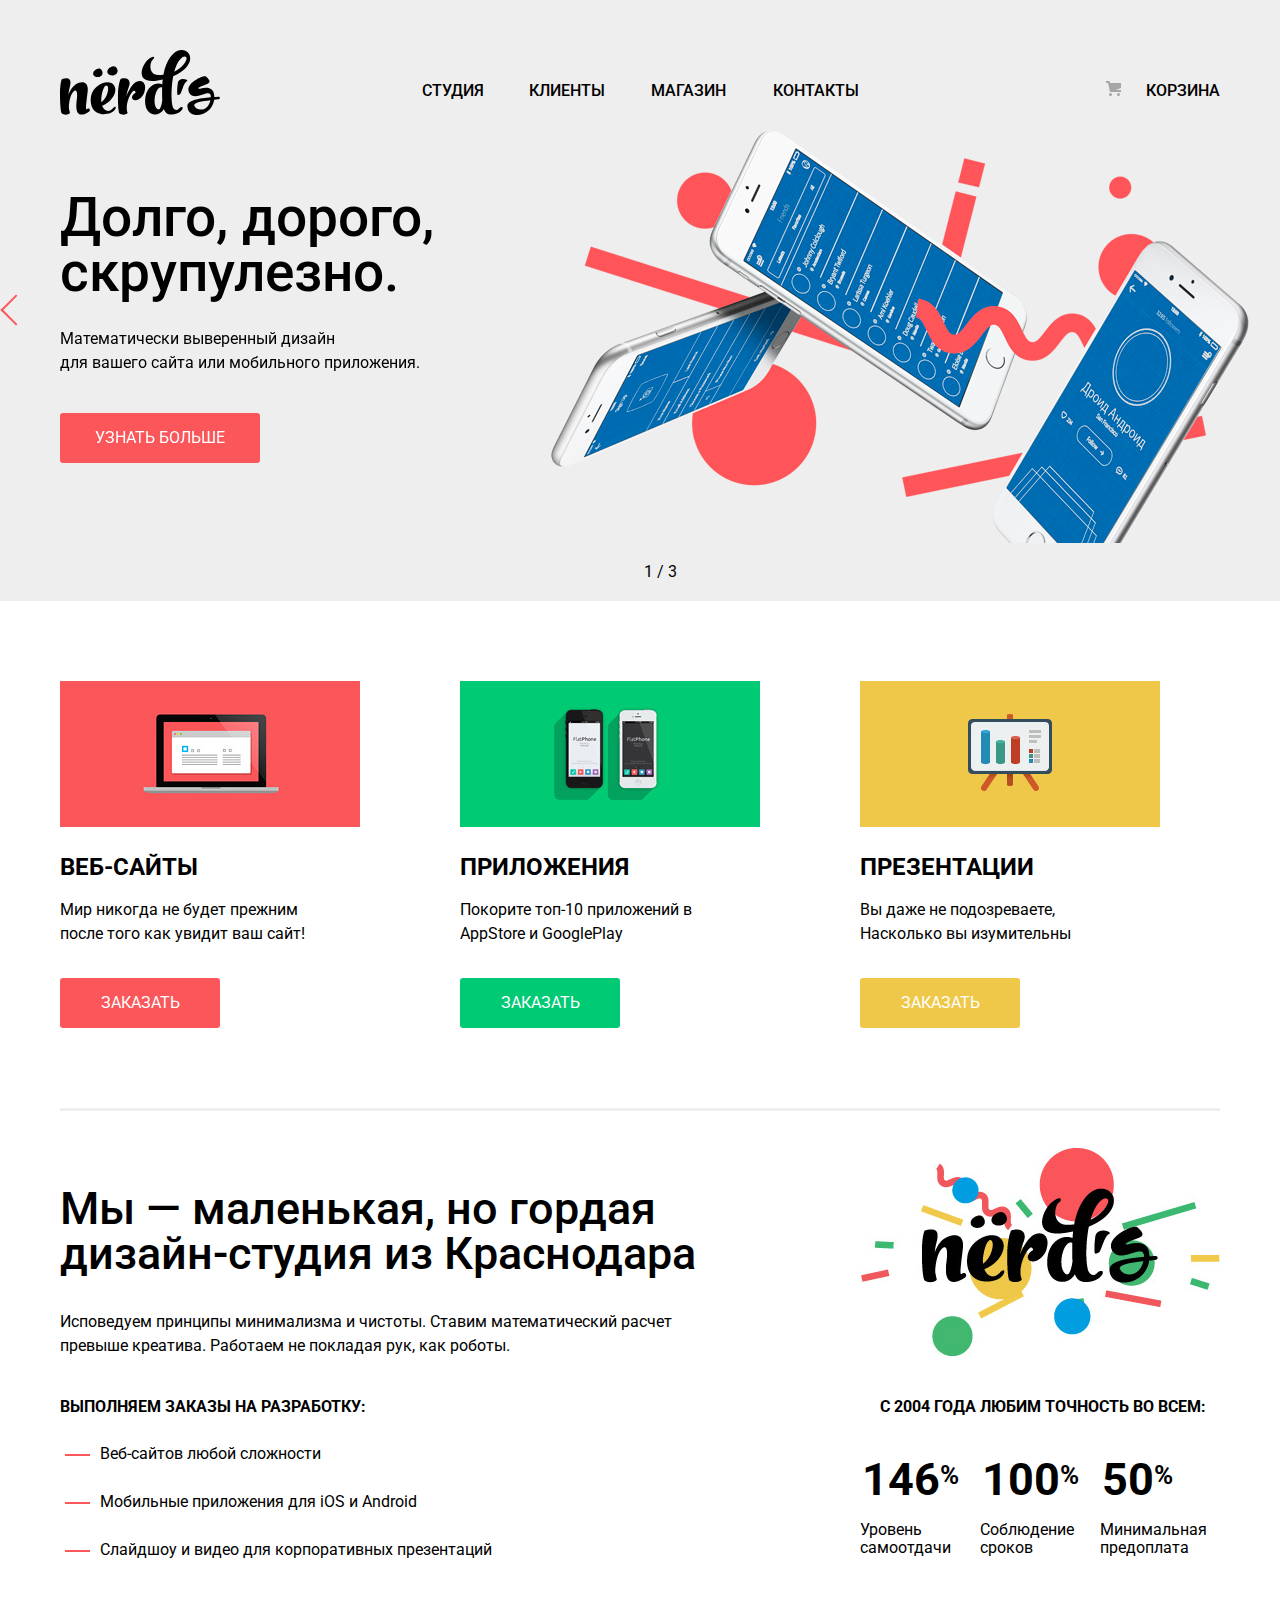
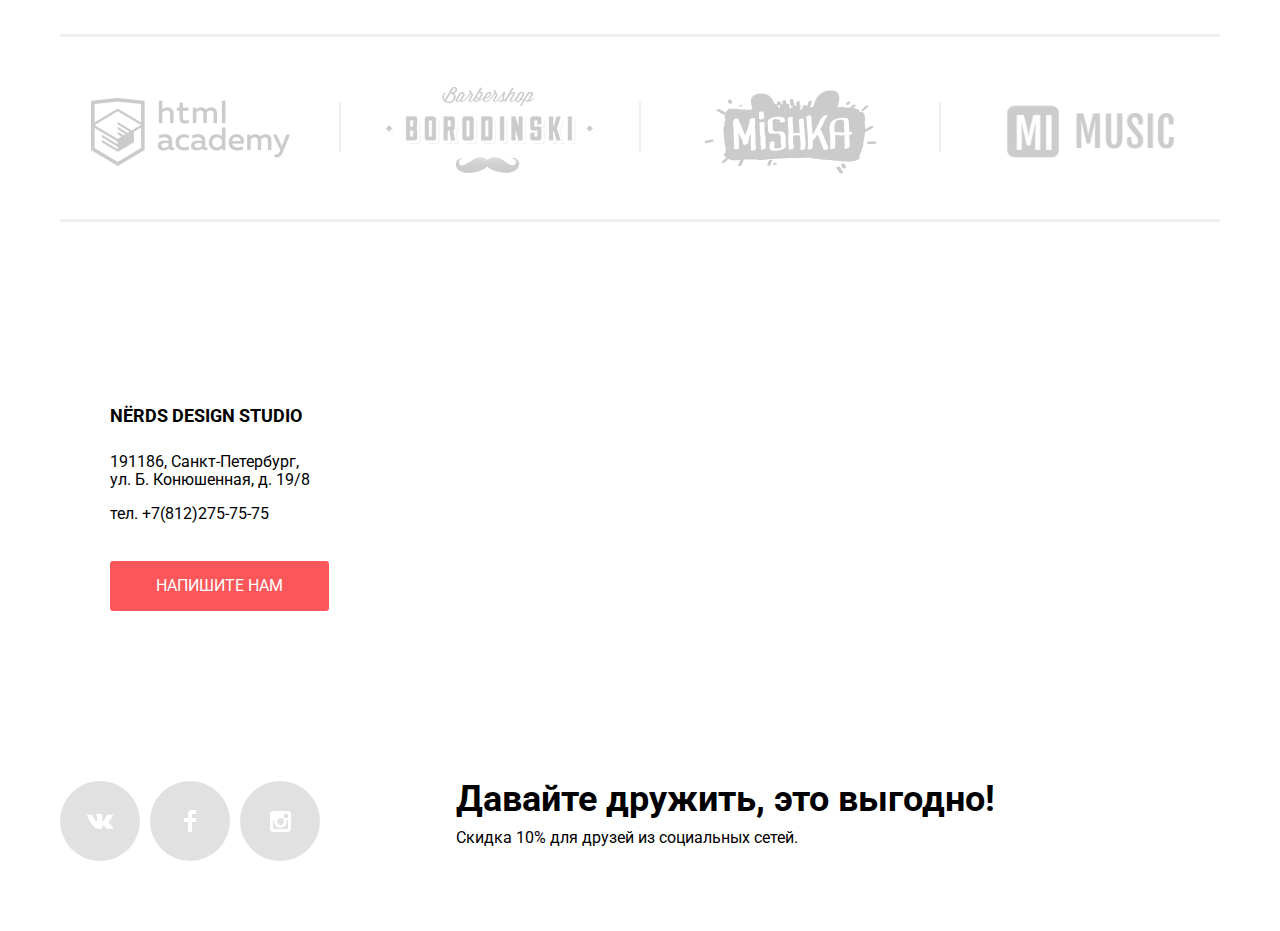
==== commit ac65fb5f: "links to others projects are added" ====
--- a/index.html
+++ b/index.html
@@ -3,7 +3,8 @@
 
 <head>
     <meta charset="UTF-8">
-    <title>«Nerds»</title>
+		<title>«Nerds»</title>
+		<meta name="viewport" content="width=1320, initial-scale=1">
     <link href="https://fonts.googleapis.com/css?family=Roboto:400,500,700" rel="stylesheet">
     <link href="css/normalize.css" rel="stylesheet">
     <link href="css/style.css" rel="stylesheet">
@@ -18,13 +19,13 @@
             </a>
             <div class="main-navigation-wrapper">
                 <ul class="site-navigation">
-                  <li><a href="#">Студия</a></li>
-                  <li><a href="#">Клиенты</a></li>
+                  <li><a href="#" class="disabled">Студия</a></li>
+                  <li><a href="#" class="disabled">Клиенты</a></li>
                   <li><a href="catalog.html">Магазин</a></li>
-                  <li><a href="#">Контакты</a></li>
+                  <li><a href="#" class="disabled">Контакты</a></li>
                 </ul>
                 <ul class="user-navigation">
-                  <li><a class="cart-link" href="#">Корзина</a></li>
+                  <li><a class="cart-link disabled" href="#">Корзина</a></li>
                 </ul>
             </div>
         </nav>
@@ -134,20 +135,20 @@
       <div class="product-links-list">
           <ul>
             <li>
-              <a href="javascript:void(0)"><img src="img/logo-1.png" width="199" height="68" alt="HTMLAcademy"></a>
+              <a href="https://htmlacademy.ru" target="_blank"><img src="img/logo-1.png" width="199" height="68" alt="HTMLAcademy"></a>
               <span class="visually-hidden">HTMLAcademy</span>
             </li>
             <li>
-              <a href="https://gorodetskaya-mariia.github.io/Barbershop/"><img src="img/logo-2.png" width="209" height="87" alt="Барбершоп 'Бородинский'"></a>
+              <a href="https://gorodetskaya-mariia.github.io/Barbershop/" target="_blank"><img src="img/logo-2.png" width="209" height="87" alt="Барбершоп 'Бородинский'"></a>
               <span class="visually-hidden">Барбершоп "Бородинский"</span>
             </li>
             <li>
-              <a href="javascript:void(0)"><img src="img/logo-3.png" width="185" height="52" alt="Pink"></a>
-              <span class="visually-hidden">Pink</span>
-            </li>
-            <li>
-              <a href="https://gorodetskaya-mariia.github.io/Mishka/"><img src="img/logo-4.png" width="173" height="84" alt="Mishka"></a>
-              <span class="visually-hidden">Mishka</span>
+              <a href="https://gorodetskaya-mariia.github.io/Mishka/" target="_blank"><img src="img/logo-4.png" width="173" height="84" alt="Mishka"></a>
+							<span class="visually-hidden">Mishka</span>
+            </li>
+            <li>
+              <a href="https://gorodetskaya-mariia.github.io/MI-Music/build/" target="_blank"><img src="img/mi-music-logo.png" width="185" height="52" alt="MI Music"></a>
+              <span class="visually-hidden">MI Music</span>
             </li>
           </ul>
     </div>
@@ -218,7 +219,7 @@
         </form>
         <button class="modal-close" type="button">Закрыть</button>
     </section>
-		<script src="script/swiper.min.js"></script>
+		<script src="script/libs/swiper.min.js"></script>
 		<script src="script/main.js"></script>
 </body>
 </html>
--- a/css/style.css
+++ b/css/style.css
@@ -19,6 +19,10 @@
 
 a {
   text-decoration: none;
+}
+
+a.disabled {
+	cursor: not-allowed;
 }
 
 .container {
@@ -427,7 +431,7 @@
   margin: 0;
   padding: 0;
 
-  border: none;
+	border: none;
 }
 
 .range-filter {
@@ -499,7 +503,7 @@
 }
 
 .price-controls input {
-  width: 60px;
+  width: 70px;
   padding: 10px 10px;
   margin-left: 10px;
 
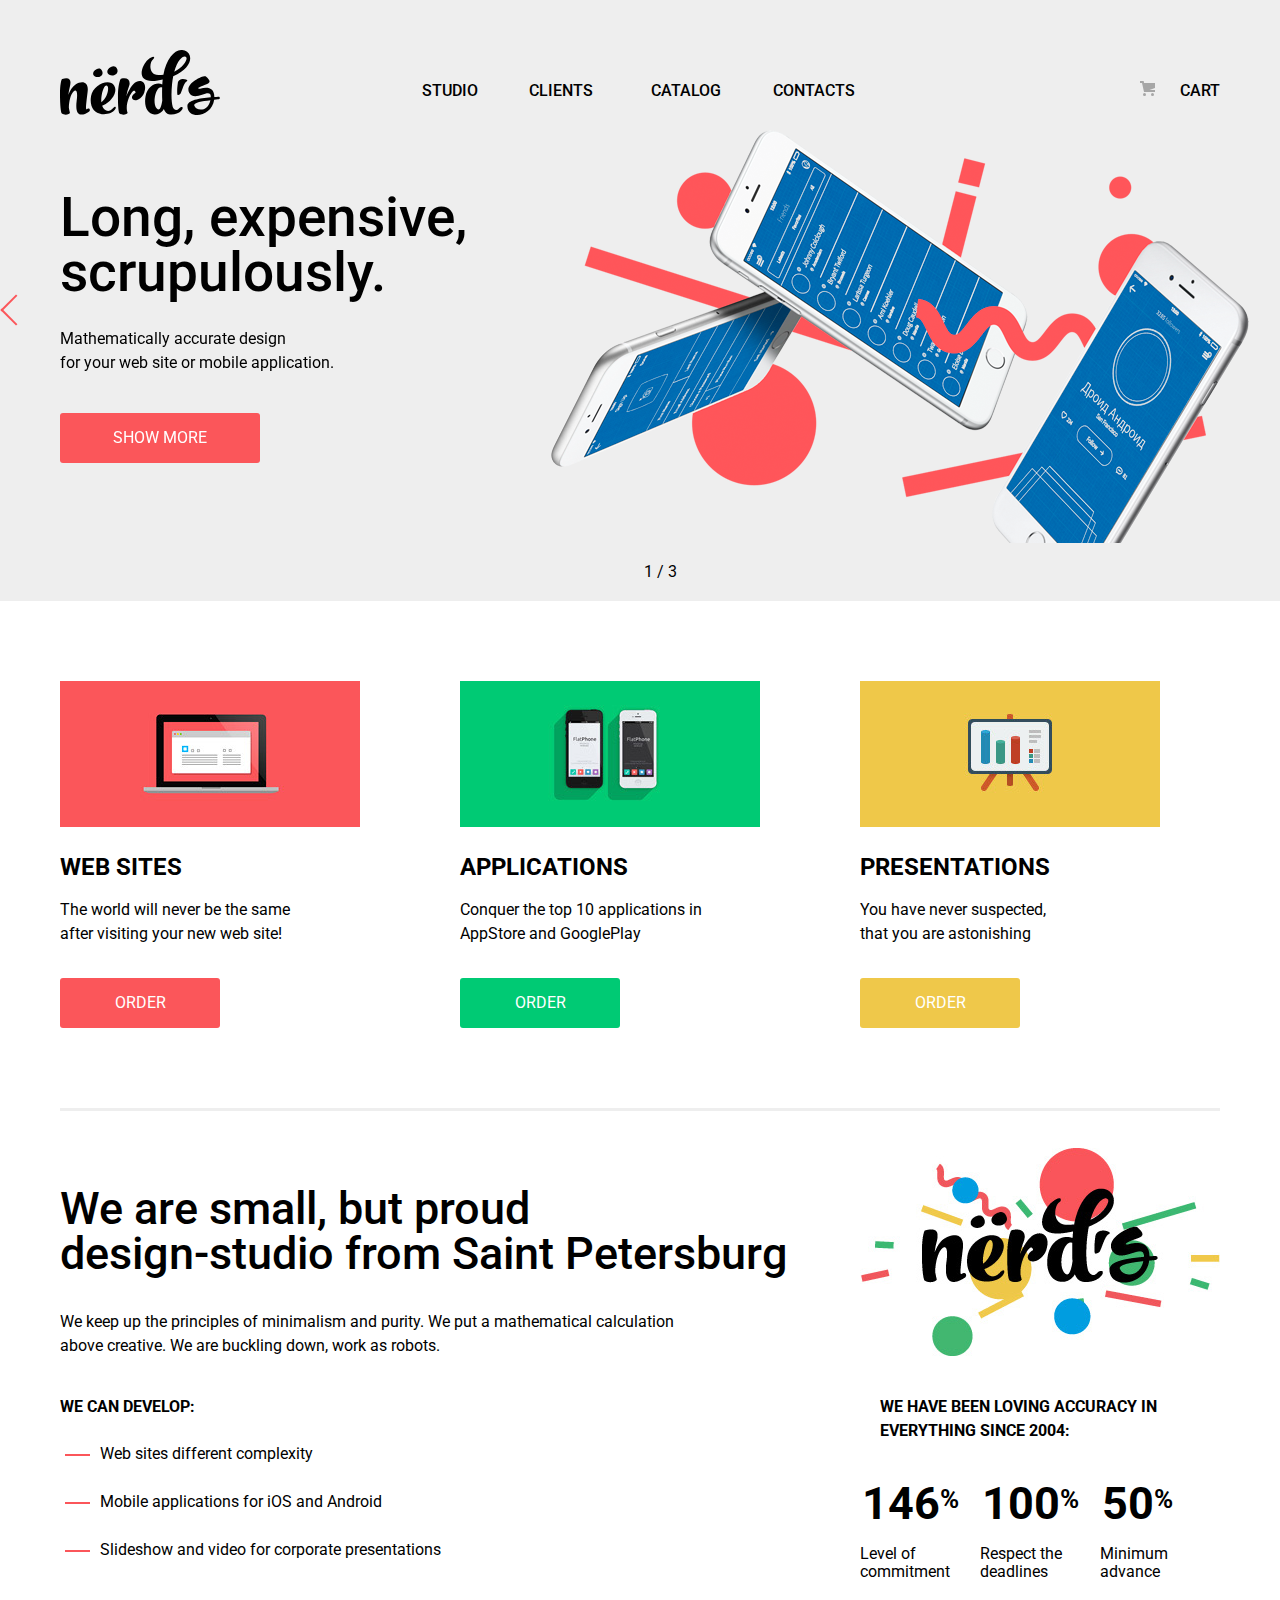
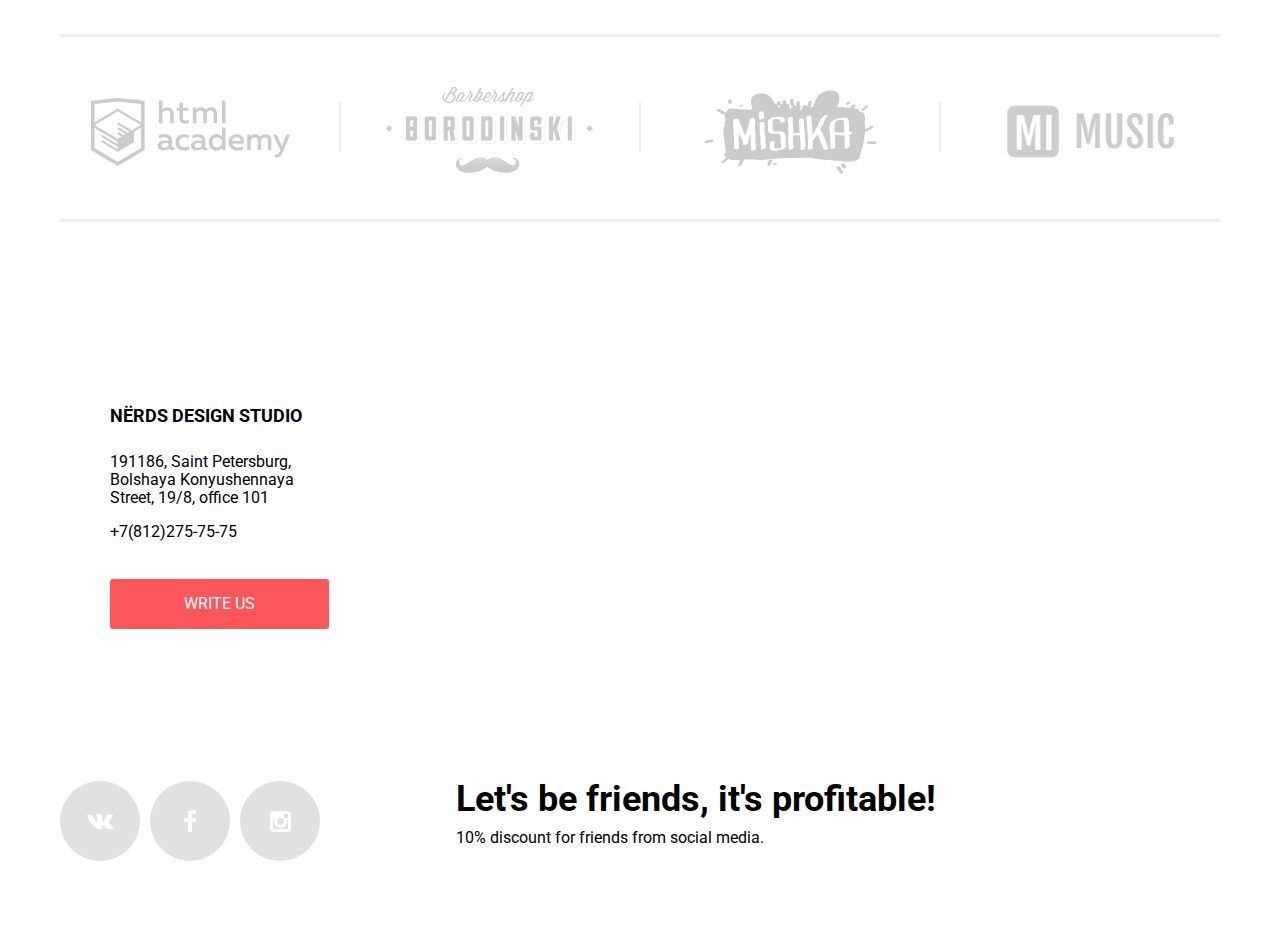
==== commit 1ec58a77: "pages are translated into english" ====
--- a/index.html
+++ b/index.html
@@ -1,225 +1,236 @@
 <!DOCTYPE html>
-<html lang="ru">
+<html lang="en">
 
 <head>
-    <meta charset="UTF-8">
-		<title>«Nerds»</title>
-		<meta name="viewport" content="width=1320, initial-scale=1">
-    <link href="https://fonts.googleapis.com/css?family=Roboto:400,500,700" rel="stylesheet">
-    <link href="css/normalize.css" rel="stylesheet">
-    <link href="css/style.css" rel="stylesheet">
+	<meta charset="UTF-8">
+	<title>«Nerds»</title>
+	<meta name="viewport" content="width=1320, initial-scale=1">
+	<link href="https://fonts.googleapis.com/css?family=Roboto:400,500,700" rel="stylesheet">
+	<link href="css/normalize.css" rel="stylesheet">
+	<link href="css/style.css" rel="stylesheet">
 </head>
 
 <body>
-  <header class="main-header">
-    <div class="container">
-        <nav class="main-navigation">
-            <a class="main-header-logo">
-              <img src="img/nerds-logo.svg" width="160" height="65" alt="Логотип 'Nerd'">
-            </a>
-            <div class="main-navigation-wrapper">
-                <ul class="site-navigation">
-                  <li><a href="#" class="disabled">Студия</a></li>
-                  <li><a href="#" class="disabled">Клиенты</a></li>
-                  <li><a href="catalog.html">Магазин</a></li>
-                  <li><a href="#" class="disabled">Контакты</a></li>
-                </ul>
-                <ul class="user-navigation">
-                  <li><a class="cart-link disabled" href="#">Корзина</a></li>
-                </ul>
-            </div>
-        </nav>
-      </div>
-<!-- реализация слайдера -->
-        <section class="slider">
-          <!-- <div class="container"> -->
-              <h2 class="visually-hidden">Преимущества</h2>
-              <div class="swiper-container">
-                <ul class="slider-list swiper-wrapper">
-                  <li class="slider-item slider-item--first swiper-slide">
-                    <h3>Долго, дорого,<br> скрупулезно.</h3>
-                    <p>Математически выверенный дизайн<br>для вашего сайта или мобильного приложения.</p>
-                    <a class="button slider-item-button" href="javascript:void(0)">Узнать больше</a>
-                  </li>
-                  <li class="slider-item slider-item--second swiper-slide">
-                      <h3>Любим математику как никто другой.</h3>
-                      <p>Никакого креатива, только математические формулы для расчета идеальных пропорций.</p>
-                      <a class="button slider-item-button" href="javascript:void(0)">Узнать больше</a>
-                  </li>
-                  <li class="slider-item slider-item--third swiper-slide">
-                      <h3>Только ночь,<br>только хардкор</h3>
-                      <p>Работать днем, как все? Мы против этого.<br>Ближе к полуночи работа только начинается.</p>
-                      <a class="button slider-item-button" href="javascript:void(0)">Узнать больше</a>
-                  </li>
-								</ul>
-								<!-- Pagination -->
-								<div class="swiper-pagination"></div>
-								<!-- Arrows -->
-								<div class="swiper-button-next"><span></span></div>
-								<div class="swiper-button-prev"><span></span></div>
-							</div>
-          <!-- </div> -->
-        </section>
-  </header>
-
-  <main>
-  <div class="container">
-    <h1 class="visually-hidden">Нердс</h1>
-    <!-- виды услуг -->
-    <section class="features">
-      <h2 class="visually-hidden">Услуги</h2>
-      <ul class="features-list">
-        <li class="feature-item">
-          <img src="img/illustration-1.jpg" width="300" height="146" alt="Веб-сайты">
-          <h3>Веб-сайты</h3>
-          <p>Мир никогда не будет прежним<br>после того как увидит ваш сайт!</p>
-          <a class="feature-item-button-1 button" href="javascript:void(0)">Заказать</a>
-        </li>
-        <li class="feature-item">
-          <img src="img/illustration-2.jpg" width="300" height="146" alt="Приложения">
-          <h3>Приложения</h3>
-          <p>Покорите топ-10 приложений в <br>AppStore и GooglePlay</p>
-          <a class="feature-item-button-2 button" href="javascript:void(0)">Заказать</a>
-        </li>
-        <li class="feature-item">
-          <img src="img/illustration-3.jpg" width="300" height="146" alt="Презентации">
-          <h3>Презентации</h3>
-          <p>Вы даже не подозреваете,<br>Насколько вы изумительны</p>
-          <a class="feature-item-button-3 button" href="javascript:void(0)">Заказать</a>
-        </li>
-      </ul>
-    </section>
-    <!-- секция о компании -->
-    <section class="about-us">
-      <h2 class="visually-hidden">О нас</h2>
-          <div class="advantages">
-                <p><strong>Мы &mdash; маленькая, но гордая<br>дизайн-студия из Краснодара</strong></p>
-                <p>Исповедуем принципы минимализма и чистоты. Ставим математический расчет<br>
-                превыше креатива. Работаем не покладая рук, как роботы.</p>
-                <h3>Выполняем заказы на разработку:</h3>
-                <ul class="advantages-list">
-                      <li>Веб-сайтов любой сложности</li>
-                      <li>Мобильные приложения для iOS и Android</li>
-                      <li>Слайдшоу и видео для корпоративных презентаций</li>
-                </ul>
-          </div>
-    <!-- статистика компании -->
-          <div class="statistics">
-            <img src="img/nerds-illustration.jpg" width="360" height="208" alt="Логотип 'Нердс'">
-            <h3>С 2004 года любим точность во всем:</h3>
-            <ul class="statistics-list">
-                <li>
-                  <dl>
-                    <dt>146<span>%</span></dt>
-                    <dd>Уровень самоотдачи</dd>
-                  </dl>
-                </li>
-                <li>
-                  <dl>
-                    <dt>100<span>%</span></dt>
-                    <dd>Соблюдение сроков</dd>
-                  </dl>
-                </li>
-                <li>
-                  <dl>
-                    <dt>50<span>%</span></dt>
-                    <dd>Минимальная предоплата</dd>
-                  </dl>
-                </li>
-            </ul>
-          </div>
-    </section>
-    <!-- список клиентов -->
-    <section class="product-links">
-      <h2 class="visually-hidden">Наши шаблоны</h2>
-      <div class="product-links-list">
-          <ul>
-            <li>
-              <a href="https://htmlacademy.ru" target="_blank"><img src="img/logo-1.png" width="199" height="68" alt="HTMLAcademy"></a>
-              <span class="visually-hidden">HTMLAcademy</span>
-            </li>
-            <li>
-              <a href="https://gorodetskaya-mariia.github.io/Barbershop/" target="_blank"><img src="img/logo-2.png" width="209" height="87" alt="Барбершоп 'Бородинский'"></a>
-              <span class="visually-hidden">Барбершоп "Бородинский"</span>
-            </li>
-            <li>
-              <a href="https://gorodetskaya-mariia.github.io/Mishka/" target="_blank"><img src="img/logo-4.png" width="173" height="84" alt="Mishka"></a>
+	<header class="main-header">
+		<div class="container">
+			<nav class="main-navigation">
+				<a class="main-header-logo">
+					<img src="img/nerds-logo.svg" width="160" height="65" alt="Logo 'Nerds'">
+				</a>
+				<div class="main-navigation-wrapper">
+					<ul class="site-navigation">
+						<li><a href="#" class="disabled">Studio</a></li>
+						<li><a href="#" class="disabled">Clients</a></li>
+						<li><a href="catalog.html">Catalog</a></li>
+						<li><a href="#" class="disabled">Contacts</a></li>
+					</ul>
+					<ul class="user-navigation">
+						<li><a class="cart-link disabled" href="#">Cart</a></li>
+					</ul>
+				</div>
+			</nav>
+		</div>
+		<!-- slider -->
+		<section class="slider">
+			<h2 class="visually-hidden">Advantages</h2>
+			<div class="swiper-container">
+				<ul class="slider-list swiper-wrapper">
+					<li class="slider-item slider-item--first swiper-slide">
+						<h3>Long, expensive,<br> scrupulously.</h3>
+						<p>Mathematically accurate design<br>for your web site or mobile application.</p>
+						<a class="button slider-item-button" href="javascript:void(0)">Show more</a>
+					</li>
+					<li class="slider-item slider-item--second swiper-slide">
+						<h3>We love mathematics as no one else.</h3>
+						<p>Nothing creative, only mathematical formulas for calculating ideal proportions.</p>
+						<a class="button slider-item-button" href="javascript:void(0)">Show more</a>
+					</li>
+					<li class="slider-item slider-item--third swiper-slide">
+						<h3>Only night,<br>only hard-core</h3>
+						<p>Work during the day, how is everyone? We are against it.<br>Work is just beginning at midnight.</p>
+						<a class="button slider-item-button" href="javascript:void(0)">Show more</a>
+					</li>
+				</ul>
+				<!-- Pagination -->
+				<div class="swiper-pagination"></div>
+				<!-- Arrows -->
+				<div class="swiper-button-next"><span></span></div>
+				<div class="swiper-button-prev"><span></span></div>
+			</div>
+		</section>
+	</header>
+
+	<main>
+		<div class="container">
+			<h1 class="visually-hidden">Nerds</h1>
+			<!-- services -->
+			<section class="features">
+				<h2 class="visually-hidden">Services</h2>
+				<ul class="features-list">
+					<li class="feature-item">
+						<img src="img/illustration-1.jpg" width="300" height="146" alt="Web sites">
+						<h3>Web sites</h3>
+						<p>The world will never be the same<br>after visiting your new web site!</p>
+						<a class="feature-item-button-1 button" href="javascript:void(0)">Order</a>
+					</li>
+					<li class="feature-item">
+						<img src="img/illustration-2.jpg" width="300" height="146" alt="Applications">
+						<h3>Applications</h3>
+						<p>Conquer the top 10 applications in <br>AppStore and GooglePlay</p>
+						<a class="feature-item-button-2 button" href="javascript:void(0)">Order</a>
+					</li>
+					<li class="feature-item">
+						<img src="img/illustration-3.jpg" width="300" height="146" alt="Presentations">
+						<h3>Presentations</h3>
+						<p>You have never suspected,<br>that you are astonishing</p>
+						<a class="feature-item-button-3 button" href="javascript:void(0)">Order</a>
+					</li>
+				</ul>
+			</section>
+			<!-- about company -->
+			<section class="about-us">
+				<h2 class="visually-hidden">About us</h2>
+				<div class="advantages">
+					<p><strong>We are small, but proud<br>design-studio from Saint Petersburg</strong></p>
+					<p>We keep up the principles of minimalism and purity. We put a mathematical calculation<br>
+						above creative. We are buckling down, work as robots.</p>
+					<h3>We can develop:</h3>
+					<ul class="advantages-list">
+						<li>Web sites different complexity</li>
+						<li>Mobile applications for iOS and Android</li>
+						<li>Slideshow and video for corporate presentations</li>
+					</ul>
+				</div>
+				<!-- statistics -->
+				<div class="statistics">
+					<img src="img/nerds-illustration.jpg" width="360" height="208" alt="Logo 'Nerds'">
+					<h3>We have been loving accuracy in everything since 2004:</h3>
+					<ul class="statistics-list">
+						<li>
+							<dl>
+								<dt>146<span>%</span></dt>
+								<dd>Level of commitment</dd>
+							</dl>
+						</li>
+						<li>
+							<dl>
+								<dt>100<span>%</span></dt>
+								<dd>Respect the deadlines</dd>
+							</dl>
+						</li>
+						<li>
+							<dl>
+								<dt>50<span>%</span></dt>
+								<dd>Minimum advance</dd>
+							</dl>
+						</li>
+					</ul>
+				</div>
+			</section>
+			<!-- Clients -->
+			<section class="product-links">
+				<h2 class="visually-hidden">Examples of our work</h2>
+				<div class="product-links-list">
+					<ul>
+						<li>
+							<a href="https://htmlacademy.ru" target="_blank"><img src="img/logo-1.png" width="199" height="68"
+									alt="HTMLAcademy"></a>
+							<span class="visually-hidden">HTMLAcademy</span>
+						</li>
+						<li>
+							<a href="https://gorodetskaya-mariia.github.io/Barbershop/" target="_blank"><img src="img/logo-2.png"
+									width="209" height="87" alt="Barbershop 'Borodinskii'"></a>
+							<span class="visually-hidden">Barbershop "Borodinskii"</span>
+						</li>
+						<li>
+							<a href="https://gorodetskaya-mariia.github.io/Mishka/" target="_blank"><img src="img/logo-4.png"
+									width="173" height="84" alt="Mishka"></a>
 							<span class="visually-hidden">Mishka</span>
-            </li>
-            <li>
-              <a href="https://gorodetskaya-mariia.github.io/MI-Music/build/" target="_blank"><img src="img/mi-music-logo.png" width="185" height="52" alt="MI Music"></a>
-              <span class="visually-hidden">MI Music</span>
-            </li>
-          </ul>
-    </div>
-    </section>
-  </div>
-  <!-- карта и контакты -->
-    <section class="map-and-contacts">
-      <h2 class="visually-hidden">Как с нами связаться</h2>
-      <div class="container">
-          <aside class="address-and-contacts">
-            <div class="our-address">
-                <h3>Nёrds Design Studio</h3>
-                <p>191186, Санкт-Петербург,<br>ул. Б. Конюшенная, д. 19/8<br>
-                </p>
-                <span>тел. +7(812)275-75-75</span>
-            </div>
-            <a class="button-contacts button" href="#">Напишите нам</a>
-          </aside>
-      </div>
-      <iframe class="map" src="https://www.google.com/maps/embed?pb=!1m18!1m12!1m3!1d1998.603787253323!2d30.32085871572347!3d59.93871648187622!2m3!1f0!2f0!3f0!3m2!1i1024!2i768!4f13.1!3m3!1m2!1s0x4696310fca145cc1%3A0x42b32648d8238007!2sBolshaya+Konyushennaya+Street%2C+19%2F8%2C+Sankt-Peterburg%2C+191186!5e0!3m2!1sen!2sru!4v1534187712363"
-       width="1140" height="415" style="border:0" allowfullscreen>
-      </iframe>
-    </section>
-  </main>
-<!-- ссылки на социальные сети -->
-  <footer>
-    <div class="container">
-        <div class="footer-social">
-          <ul>
-            <li>
-              <a class="social-button" href="javascript:void(0)"><span class="visually-hidden">Вконтакте</span>
-                <svg xmlns="http://www.w3.org/2000/svg" width="26" height="15" viewBox="0 0 26 15"><path fill="#FFF" d="M16.138 11.51c.956-.309 2.18 2.04 3.483 2.939.978.681 1.727.534 1.727.534l3.473-.05s1.815-.112.957-1.554c-.071-.12-.503-1.069-2.585-3.022-2.177-2.043-1.882-1.712.739-5.244 1.597-2.153 2.236-3.468 2.036-4.028-.192-.539-1.365-.399-1.365-.399L20.69.713c-.381.001-.704.119-.851.515-.003.004-.621 1.666-1.445 3.079-1.741 2.989-2.436 3.148-2.724 2.961-.661-.433-.494-1.737-.494-2.664 0-2.897.432-4.105-.846-4.417-.427-.104-.739-.172-1.828-.182-1.392-.021-2.574 0-3.244.329-.445.223-.786.712-.579.74.26.035.843.16 1.155.586.401.552.389 1.789.389 1.789s.229 3.411-.54 3.834c-.528.29-1.25-.302-2.803-3.016-.793-1.388-1.392-2.922-1.392-2.922s-.116-.285-.326-.441c-.25-.185-.6-.244-.6-.244L.848.684S.29.7.085.946c-.182.218-.015.668-.015.668s2.909 6.881 6.203 10.347c3.02 3.182 6.452 2.971 6.452 2.971h1.555s.469-.054.709-.312c.224-.24.214-.691.214-.691s-.031-2.109.935-2.419z"/></svg></a>
-            </li>
-            <li><a class="social-button" href="javascript:void(0)"><span class="visually-hidden">Фейсбук</span>
-            <svg xmlns="http://www.w3.org/2000/svg" width="12" height="22" viewBox="0 0 12 22"><path fill="#FFF" d="M12 4V0H8a4 4 0 0 0-4 4v4H0v4h4v10h4V12h4V8H8V4h4z"/>
-            </svg>
-            </a></li>
-            <li><a class="social-button" href="javascript:void(0)"><span class="visually-hidden">Инстаграм</span>
-            <svg xmlns="http://www.w3.org/2000/svg" width="21" height="21" viewBox="0 0 21 21"><path fill="#FFF" d="M18 0H3C1.35 0 0 1.35 0 3v15c0 1.65 1.35 3 3 3h15c1.65 0 3-1.35 3-3V3c0-1.65-1.35-3-3-3zm-7.5 7c1.93 0 3.5 1.57 3.5 3.5S12.43 14 10.5 14 7 12.43 7 10.5 8.57 7 10.5 7zM18 18H3V9h1.181A6.504 6.504 0 0 0 4 10.5a6.5 6.5 0 1 0 13 0 6.45 6.45 0 0 0-.181-1.5H18v9zm0-11h-4V3h4v4z"/></svg>
-            </a></li>
-          </ul>
-          <div class="footer-info">
-              <b>Давайте дружить, это выгодно!</b>
-              <p>Скидка 10% для друзей из социальных сетей.</p>
-          </div>
-        </div>
-    </div>
-  </footer>
-<!-- модальное окно "Напишите нам" -->
-  <section class="modal-write-us">
-        <h2>Напишите нам</h2>
-        <form class="form-write-us" action="https://echo.htmlacademy.ru" method="post">
-          <div class="form-name-email">
-              <p>
-                  <label class="label-user-name" for="form-name">Ваше имя:</label>
-                  <input class="form-user-name" id="form-name" type="text" name="userName" pattern="^[А-Яа-яЁё-a-zA-Z\s]+$"
-                   title="Введите буквы русского или латинского алфавита" placeholder="Имя Фамилия" required>
-              </p>
-              <p>
-                  <label class="label-user-email" for="form-email">Ваш e-mail:</label>
-                  <input class="form-user-email" id="form-email" type="email" name="userEmail"
-                   placeholder="email@example.com" required>
-              </p>
-          </div>
-          <label class="label-user-message" for="form-message">Текст письма:</label>
-          <textarea id="form-message" name="user-message" placeholder="В свободной форме" required></textarea>
-          <button class="button" type="submit">Отправить</button>
-        </form>
-        <button class="modal-close" type="button">Закрыть</button>
-    </section>
-		<script src="script/libs/swiper.min.js"></script>
-		<script src="script/main.js"></script>
+						</li>
+						<li>
+							<a href="https://gorodetskaya-mariia.github.io/MI-Music/build/" target="_blank"><img
+									src="img/mi-music-logo.png" width="185" height="52" alt="MI Music"></a>
+							<span class="visually-hidden">MI Music</span>
+						</li>
+					</ul>
+				</div>
+			</section>
+		</div>
+		<!-- contacts and map -->
+		<section class="map-and-contacts">
+			<h2 class="visually-hidden">How to contact us</h2>
+			<div class="container">
+				<aside class="address-and-contacts">
+					<div class="our-address">
+						<h3>Nёrds Design Studio</h3>
+						<p>191186, Saint Petersburg,<br>Bolshaya Konyushennaya Street, 19/8, office 101<br>
+						</p>
+						<span>+7(812)275-75-75</span>
+					</div>
+					<a class="button-contacts button" href="#">Write us</a>
+				</aside>
+			</div>
+			<iframe class="map"
+				src="https://www.google.com/maps/embed?pb=!1m18!1m12!1m3!1d1998.603787253323!2d30.32085871572347!3d59.93871648187622!2m3!1f0!2f0!3f0!3m2!1i1024!2i768!4f13.1!3m3!1m2!1s0x4696310fca145cc1%3A0x42b32648d8238007!2sBolshaya+Konyushennaya+Street%2C+19%2F8%2C+Sankt-Peterburg%2C+191186!5e0!3m2!1sen!2sru!4v1534187712363"
+				width="1140" height="415" style="border:0" allowfullscreen>
+			</iframe>
+		</section>
+	</main>
+	<!-- we are in social media -->
+	<footer>
+		<div class="container">
+			<div class="footer-social">
+				<ul>
+					<li>
+						<a class="social-button" href="javascript:void(0)"><span class="visually-hidden">Vkontakte</span>
+							<svg xmlns="http://www.w3.org/2000/svg" width="26" height="15" viewBox="0 0 26 15">
+								<path fill="#FFF"
+									d="M16.138 11.51c.956-.309 2.18 2.04 3.483 2.939.978.681 1.727.534 1.727.534l3.473-.05s1.815-.112.957-1.554c-.071-.12-.503-1.069-2.585-3.022-2.177-2.043-1.882-1.712.739-5.244 1.597-2.153 2.236-3.468 2.036-4.028-.192-.539-1.365-.399-1.365-.399L20.69.713c-.381.001-.704.119-.851.515-.003.004-.621 1.666-1.445 3.079-1.741 2.989-2.436 3.148-2.724 2.961-.661-.433-.494-1.737-.494-2.664 0-2.897.432-4.105-.846-4.417-.427-.104-.739-.172-1.828-.182-1.392-.021-2.574 0-3.244.329-.445.223-.786.712-.579.74.26.035.843.16 1.155.586.401.552.389 1.789.389 1.789s.229 3.411-.54 3.834c-.528.29-1.25-.302-2.803-3.016-.793-1.388-1.392-2.922-1.392-2.922s-.116-.285-.326-.441c-.25-.185-.6-.244-.6-.244L.848.684S.29.7.085.946c-.182.218-.015.668-.015.668s2.909 6.881 6.203 10.347c3.02 3.182 6.452 2.971 6.452 2.971h1.555s.469-.054.709-.312c.224-.24.214-.691.214-.691s-.031-2.109.935-2.419z" />
+								</svg></a>
+					</li>
+					<li><a class="social-button" href="javascript:void(0)"><span class="visually-hidden">Facebook</span>
+							<svg xmlns="http://www.w3.org/2000/svg" width="12" height="22" viewBox="0 0 12 22">
+								<path fill="#FFF" d="M12 4V0H8a4 4 0 0 0-4 4v4H0v4h4v10h4V12h4V8H8V4h4z" />
+							</svg>
+						</a></li>
+					<li><a class="social-button" href="javascript:void(0)"><span class="visually-hidden">Instagram</span>
+							<svg xmlns="http://www.w3.org/2000/svg" width="21" height="21" viewBox="0 0 21 21">
+								<path fill="#FFF"
+									d="M18 0H3C1.35 0 0 1.35 0 3v15c0 1.65 1.35 3 3 3h15c1.65 0 3-1.35 3-3V3c0-1.65-1.35-3-3-3zm-7.5 7c1.93 0 3.5 1.57 3.5 3.5S12.43 14 10.5 14 7 12.43 7 10.5 8.57 7 10.5 7zM18 18H3V9h1.181A6.504 6.504 0 0 0 4 10.5a6.5 6.5 0 1 0 13 0 6.45 6.45 0 0 0-.181-1.5H18v9zm0-11h-4V3h4v4z" />
+								</svg>
+						</a></li>
+				</ul>
+				<div class="footer-info">
+					<b>Let's be friends, it's profitable!</b>
+					<p>10% discount for friends from social media.</p>
+				</div>
+			</div>
+		</div>
+	</footer>
+	<!-- modal window "Write us" -->
+	<section class="modal-write-us">
+		<h2>Write us</h2>
+		<form class="form-write-us" action="https://echo.htmlacademy.ru" method="post">
+			<div class="form-name-email">
+				<p>
+					<label class="label-user-name" for="form-name">Your name:</label>
+					<input class="form-user-name" id="form-name" type="text" name="userName" pattern="^[А-Яа-яЁё-a-zA-Z\s]+$"
+					placeholder="Your name and surname" required>
+				</p>
+				<p>
+					<label class="label-user-email" for="form-email">Email:</label>
+					<input class="form-user-email" id="form-email" type="email" name="userEmail" placeholder="email@example.com"
+						required>
+				</p>
+			</div>
+			<label class="label-user-message" for="form-message">Message:</label>
+			<textarea id="form-message" name="user-message" placeholder="Your message" required></textarea>
+			<button class="button" type="submit">Send</button>
+		</form>
+		<button class="modal-close" type="button">Close</button>
+	</section>
+	<script src="script/libs/swiper.min.js"></script>
+	<script src="script/main.js"></script>
 </body>
-</html>
+
+</html>--- a/css/style.css
+++ b/css/style.css
@@ -1262,7 +1262,7 @@
   position: relative;
   box-sizing: border-box;
   min-width: 1200px;
-  min-height: 415px;
+  height: 415px;
   margin-bottom: 67px;
 }
 
@@ -1287,7 +1287,7 @@
 }
 
 .map {
-  position: absolute;
+  /* position: absolute; */
   width: 100%;
   height: 100%;
 }
